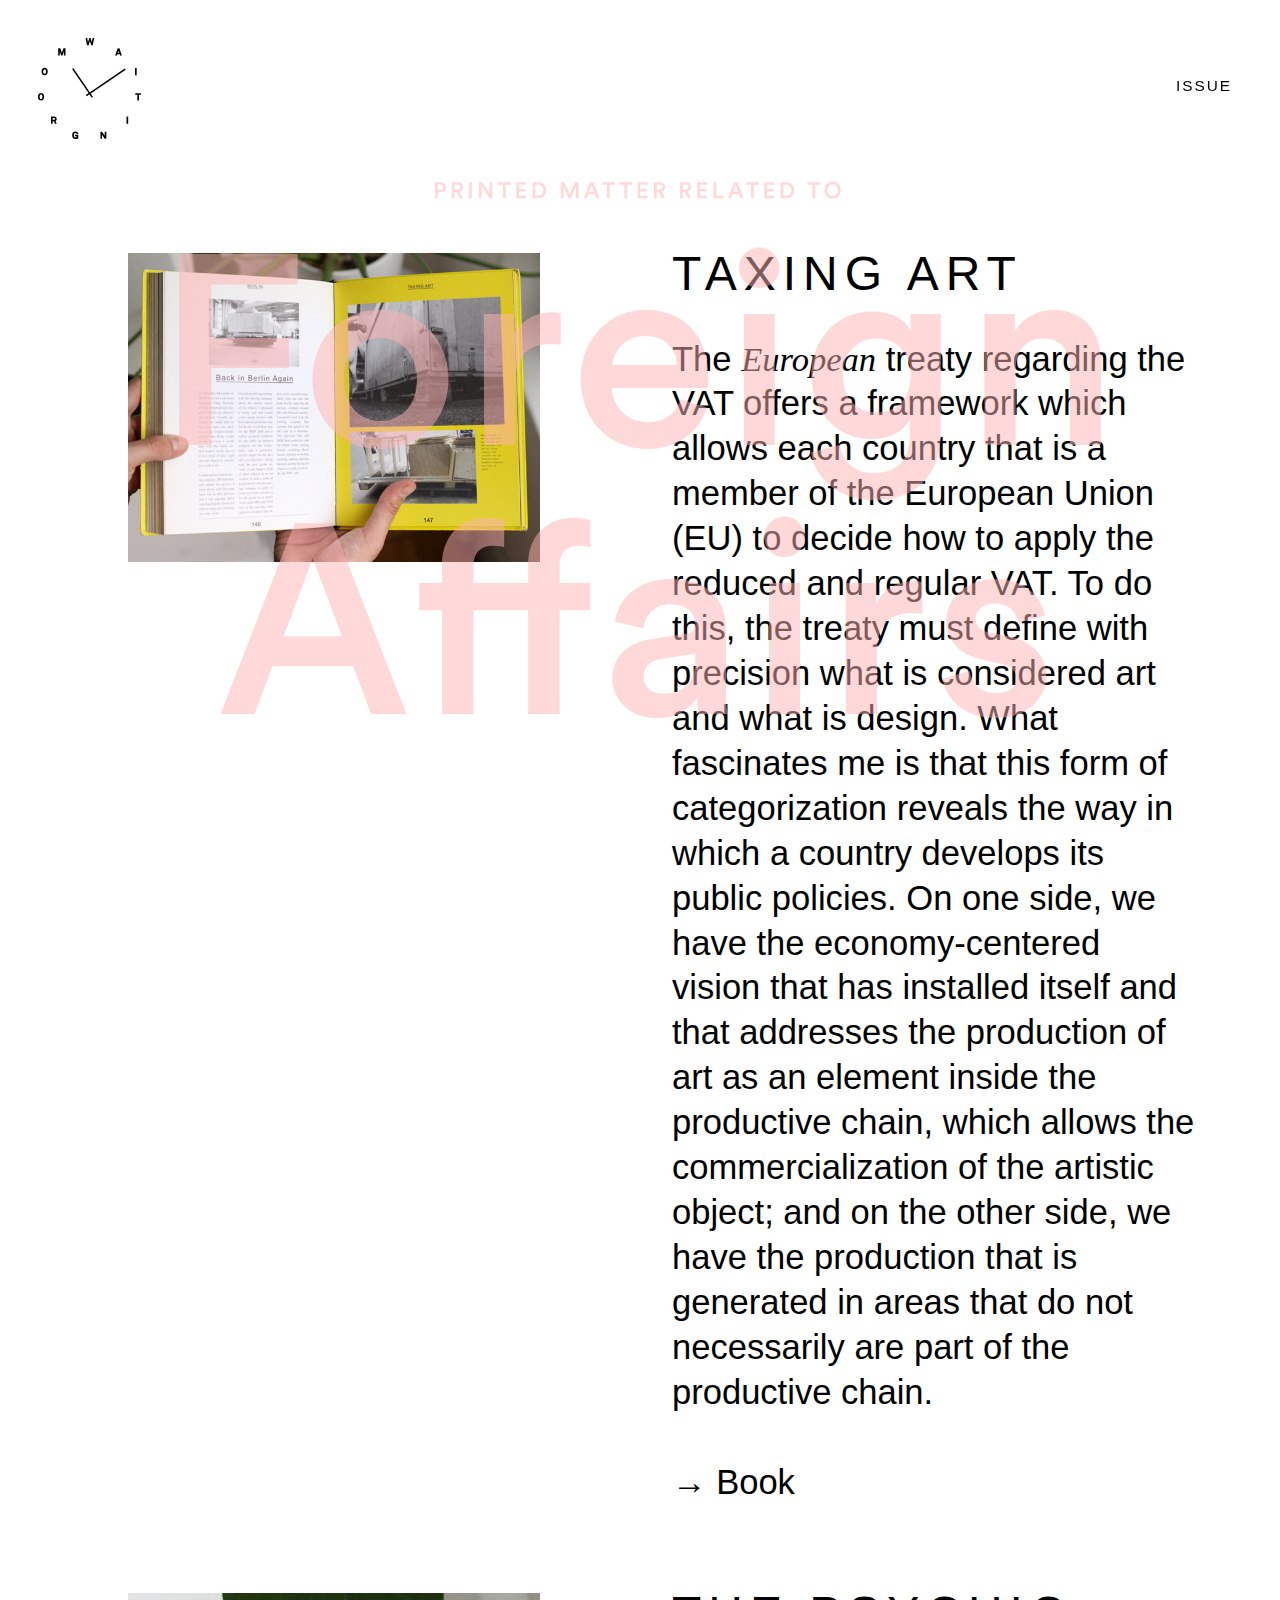
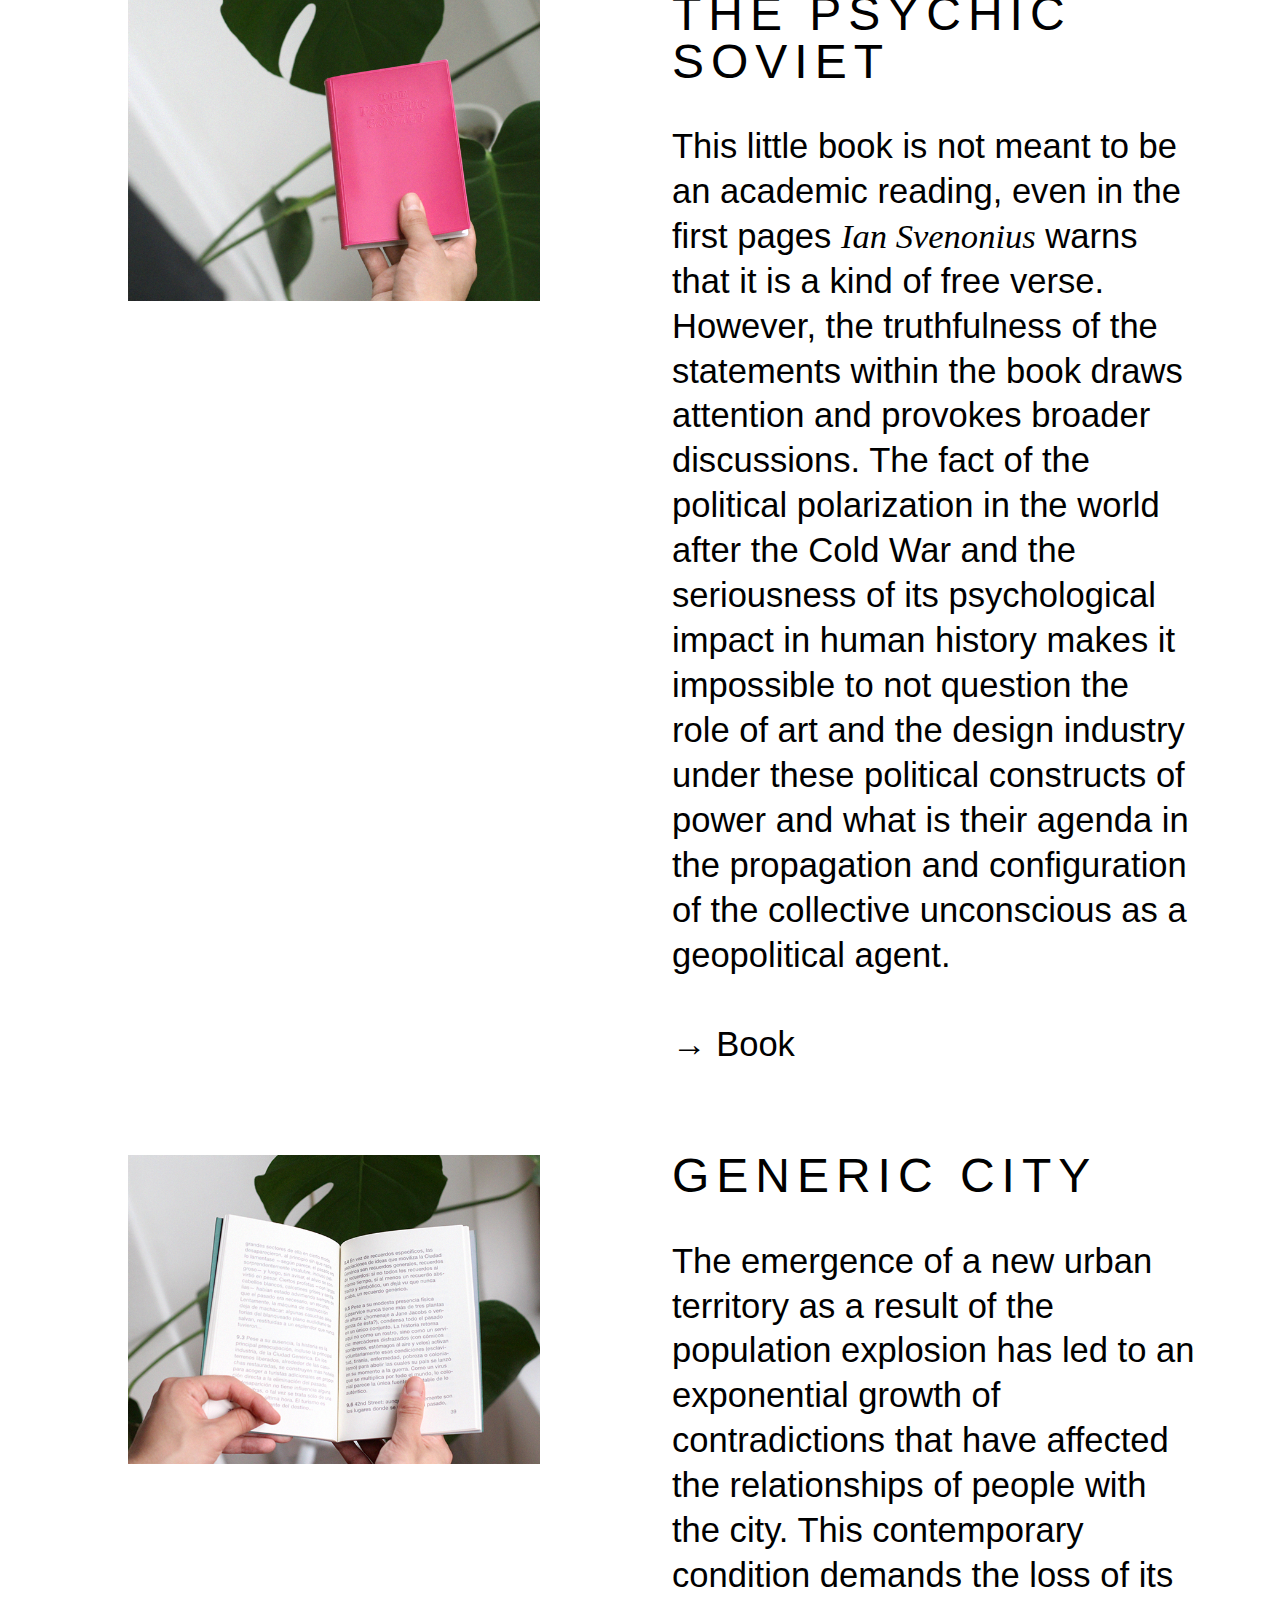
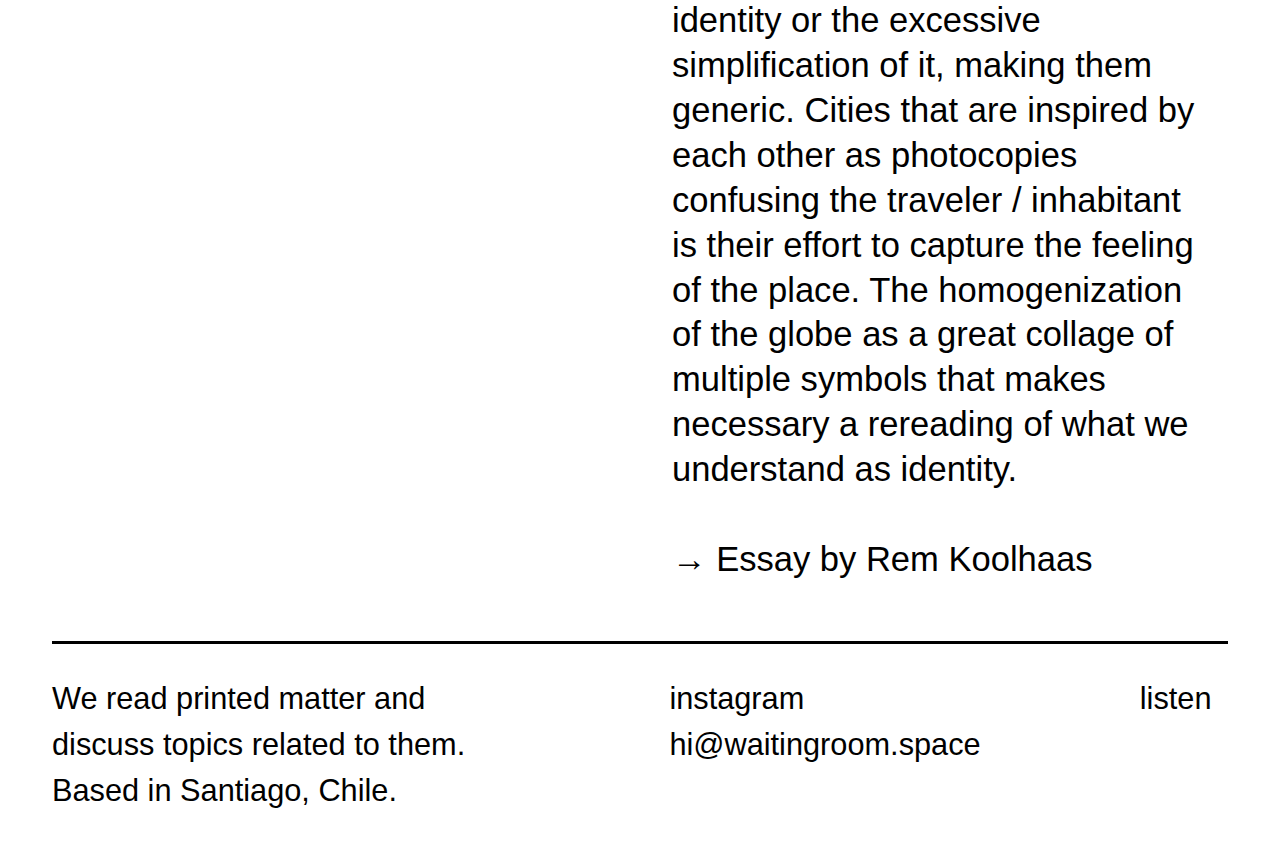
==== index.htm @ 5770317b "google analytics" ====
<!DOCTYPE html>

<meta http-equiv="X-UA-Compatible" content="IE=edge">
<head>
		<title>Waiting Room</title>
		<!-- Global site tag (gtag.js) - Google Analytics -->
<script>
  window.dataLayer = window.dataLayer || [];
  function gtag(){dataLayer.push(arguments);}
  gtag('js', new Date());

  gtag('config', 'UA-106767026-1');
</script>


		<meta name="viewport" content="width=device-width" />
		<meta name="MobileOptimized" content="320">
        <meta name="viewport" content="width=device-width, initial-scale=1, maximum-scale=1">



<meta name="description" content="Publication about printed matter.Each week we curate a title in relation to the current issue.">

<meta property="og:type" content="website">
<meta property="og:title" content="Waiting Room">
<meta property="og:url" content="waitingroom.space">
<script src="/wp-emoji-release.min.js" type="text/javascript" defer=""></script>
<link rel="stylesheet" id="may-stylesheet-css" href="./style.css" type="text/css" media="all">
<script type="text/javascript" src="/modernizr.custom.min.js"></script>
<script src="https://ajax.googleapis.com/ajax/libs/jquery/3.2.1/jquery.min.js"></script>
<script type="text/javascript" src="/jquery-migrate.min.js"></script>
<link href="http://waitingroom.space/favicon.ico" rel="icon" type="image/x-icon" />


<script>
  window.dataLayer = window.dataLayer || [];
  function gtag(){dataLayer.push(arguments)};
  gtag('js', new Date());

  gtag('config', 'UA-106767026-1');
</script>
<script type='text/javascript'>
	$(function(){
		$("#infor").delay(900).fadeIn("slow");
		$("#infor").css("opacity", "0.5");

	});
</script>
<script>
	function openNav() {
	    document.getElementById("mySidenav").style.width = "40%";
			$("body").css("overflow", "hidden");
			$('#issue-inner').fadeIn( 3000 );

	}

	function closeNav() {
	    document.getElementById("mySidenav").style.width = "0";
			$("body").css("overflow", "scroll");
			$('#issue-inner').fadeOut( 50 );

	}
</script>
</head>
<body>
	<div id="mySidenav" class="sidenav">
			<a href="javascript:void(0)" class="closebtn" onclick="closeNav()">✕</a>
			<div id="issue-inner">
				<p style="letter-spacing:5px;text-align:center;width:75%;margin-left:12.5%;text-transform:uppercase;">
				WE ARE STILL<br>WAITING<br>
				</p>
			<p style="letter-spacing:1px;font-size:2vw;margin-top:5%;margin-bottom:5%;width:75%;margin-left:12.5%;">
				Waiting Room is a biweekly publication.
				We read printed matter and discuss topics related to them.
				<br>
			</p>
			<p style="letter-spacing:5px;text-align:center;width:75%;margin-left:12.5%;text-transform:uppercase;">
			ABOUT THIS<br>ISSUE<br>
			</p>
			<p style="letter-spacing:1px;font-size:2vw;margin-top:5%;margin-bottom:5%;width:75%;margin-left:12.5%;">
				Foreign affairs is a weird concept, is one of those terms we use every day but whose meaning is actually totally nebulous.<br><br>
				In this issue we will dig into the impact of global affairs on creative production of art and / or design.<br>
				<p style="letter-spacing:1px;font-size:2vw;margin-top:2.5%;margin-bottom:10%;width:75%;margin-left:12.5%;">
					→ <a href="http://waitingroom.space/newspaper" style="color:white;">Read the newspaper ✔</a><br>
					→ <a href="http://waitingroom.space/es" style="color:white;">Read in Spanish ⚑</a><br>
				</p>

				<p style="letter-spacing:1px;font-size:2vw;margin-top:2.5%;margin-bottom:10%;width:75%;margin-left:12.5%;">
				Updates on sundays at 12:00 AM (GMT-4) ☀<br><br>
				→ <a href="https://www.instagram.com/waitin.room/" style="color:white;">Instagram ☻</a><br>
				→ <a href="https://www.mixcloud.com/waitingroom" style="color:white;">Listen ✹</a><br>
			</p>
			</p>

			</div>
	</div>
	<div id="container" class="elastic-font">
		<div id='infor'>
			<img src="/intro.svg" style="width:100%;height: 100%;"></img>
		</div>
		<div id="header-text">
				<a href="/"><img src="/logo.svg" class="logo" /></a>
					<div class="issue"><span style="cursor:pointer" onclick="openNav()">issue</span></div>
				</div>
			</div>
		</div>
		<div id="content" style="background-color: white;margin-top:15%;">
					<div id="inner-content" class="cf">
	          <div id="projects" class="projects with-sub-sections">
		          <div class="inner wrap-content"></div>
	                                    <div class="inner">
	                                                                                <div id="fashion" class="section project with-gallery slide-in" data-header="fashion">
	                                            <div class="project-images" style="height: 756.766px;">
	                                                <div class="gallery rsHor"><div class="rsOverflow"><div class="rsContainer">
																										<div style="left: 0px;" class="rsSlide  rsActiveSlide"><img src="/post.png" class="portrait active rsImg rsMainSlideImage" style="visibility: visible; opacity: 1; transition: opacity 1s ease-in-out; width:70%;; margin-left: 13%; margin-top: 5%;">
																										</div>
																									</div>
																								</div>
																							</div>

	                                            </div>
	                                            <div class="project-informations wrap-content" style="min-height: 862px;">


	                                                <div class="h2">
	                                                   Taxing Art                                                </div>
	                                                <div class="content">
	                                                    <p>
																												The <em>European</em> treaty regarding the VAT offers a framework which allows each country that is a member of the European Union (EU) to decide how to apply the reduced and regular VAT.
																												To do this, the treaty must define with precision what is considered art and what is design. What fascinates me is that this form of categorization reveals the way in which a country develops its public policies.
																												On one side, we have the economy-centered vision that has installed itself and that addresses the production of art as an element inside the productive chain, which allows the commercialization of the artistic object;
																												and on the other side, we have the production that is generated in areas that do not necessarily are part of the productive chain.




																											</p>
	<p>&nbsp;</p>
	<p>→ <a href="http://www.eyalburstein.com" target="_blank" rel="noopener noreferrer">Book</a></p>
	                                                </div>

	                                            </div>
	                                                                                    </div>
	                                                                                <div id="fashion" class="section project with-gallery" data-header="fashion">
	                                            <div class="project-images" style="height: 756.766px;">
	                                                <div class="gallery rsHor"><div class="rsOverflow"><div class="rsContainer">
																										<div style="left: 0px;" class="rsSlide  rsActiveSlide"><img src="/soviet.png" class="portrait active rsImg rsMainSlideImage" style="visibility: visible; opacity: 1; transition: opacity 1s ease-in-out; width:70%;; margin-left: 13%; margin-top: 5%;"></div>
																									</div>
																								</div>
																							</div>
	                                            </div>
	                                            <div class="project-informations wrap-content" style="min-height: 862px;">


	                                                <div class="h2">
	                                                    the psychic soviet                                              </div>
	                                                <div class="content">
	                                                    <p>
																												This little book is not meant to be an academic reading, even in the first pages <em>Ian Svenonius</em> warns that it is a kind of free verse. However, the truthfulness of the statements within the book draws attention and provokes broader discussions. The fact of the political polarization in the world after the Cold War and the seriousness of its psychological impact in human history makes it impossible to not question the role of art and the design industry under these political constructs of power and what is their agenda in the propagation and configuration of the collective unconscious as a geopolitical agent.
																											</p>
	<p>&nbsp;</p>
	<p>→ <a href="http://www.dischord.com/release/drag307/the-psychic-soviet" target="_blank" rel="noopener noreferrer">Book</a></p>
	                                                </div>

	                                            </div>
	                                                                                    </div>
																																											<div id="fashion" class="section project with-gallery slide-in" data-header="fashion">
			                                            <div class="project-images" style="height: 756.766px;">
			                                                <div class="gallery rsHor"><div class="rsOverflow"><div class="rsContainer">
																												<div style="left: 0px;" class="rsSlide  rsActiveSlide"><img src="/generic.png" class="portrait active rsImg rsMainSlideImage" style="visibility: visible; opacity: 1; transition: opacity 1s ease-in-out; width:70%;; margin-left: 13%; margin-top: 5%;">
																												</div>
																											</div>
																										</div>
																									</div>

			                                            </div>
			                                            <div class="project-informations wrap-content" style="min-height: 862px;">


			                                                <div class="h2">
			                                                    Generic city                                                </div>
			                                                <div class="content">
			                                                    <p>
																														The emergence of a new urban territory as a result of the population explosion has led to an exponential growth of contradictions that have affected the relationships of people with the city. This contemporary condition demands the loss of its identity or the excessive simplification of it, making them generic. Cities that are inspired by each other as photocopies confusing the traveler / inhabitant is their effort to capture the feeling of the place. The homogenization of the globe as a great collage of multiple symbols that makes necessary a rereading of what we understand as identity.
																													</p>
																													<p>&nbsp;</p>
			<p><a href="http://web.uni-weimar.de/cms/uploads/media/Koolhaas__generic_city_sm_2up.pdf" target="_blank" rel="noopener noreferrer">→ Essay by Rem Koolhaas</a></p>
			                                                </div>

			                                            </div>
			                                                                                    </div>







	                                </div>

</div>
																								<div class="text-wrap">
																										<hr>
																										<div class="fot-1">
																										We read printed matter and discuss topics related to them. Based in Santiago, Chile.
																										</div>
																										<div class="fot-2">
																										<a href="https://www.instagram.com/waitin.room/">instagram</a><br>
																										hi@waitingroom.space

																										</div>
																										<div class="fot-3">
																										<a href="https://www.mixcloud.com/waitingroom">listen</a>
																										</div>
																								</div>
<script type="text/javascript" src="/scripts.js"></script>
<script type="text/javascript" src="/wp-embed.min.js"></script>
</script>
 <!-- end of site. what a ride! -->
</body></html>
---- style.css ----
/* normalize.css 2012-07-07T09:50 UTC - http://github.com/necolas/normalize.css */


/* ==========================================================================
   Base
   ========================================================================== */
/**
 * 1. Set default font family to sans-serif.
 * 2. Prevent iOS text size adjust after orientation change, without disabling
 *    user zoom.
 */
html {
  font-family: sans-serif;
  /* 1 */
  -ms-text-size-adjust: 100%;
  /* 2 */
  -webkit-text-size-adjust: 100%;
  /* 2 */ }

/**
 * Remove default margin.
 */
body {
  margin: 0;
 }

 em {
     font-family: Times;
     font-style: italic;
 }

 .blink {
   animation: blink-animation 1s steps(5, start) infinite;
   -webkit-animation: blink-animation 1s steps(5, start) infinite;
 }
 @keyframes blink-animation {
   to {
     visibility: hidden;
   }
 }
 @-webkit-keyframes blink-animation {
   to {
     visibility: hidden;
   }
 }

/* display opening issue*/
.divisor {
  height: 1px;
width: 30%;
margin-top: 15%;
/* margin-bottom: 5%; */
background-color: #fddfeb;
}


.divisor-change {
    height: 1px;
    width: 100%;
    margin-top: 3%;
    margin-bottom: 5%;
    background-color: #fddfeb;
}


#infor{
  top: 0;
  height: 100%;
  width: 100%;
  max-height:100vw;
  position: fixed;
  z-index: 1500;
  opacity: 1;
  padding: 14%;
  transition: 5s;
  pointer-events: none;
}


.col-1 {
  width: 23%;
  float: left;
  font-size: 1.2vw;
  margin-right: 1%;
  margin-bottom: 5%;
}



.fot-1 {
  width: 40%;
  float: left;
  font-size: 2.4vw;
}

.fot-2 {
  width: 20%;
  margin-left: 12.5%;
  float: left;
  font-size: 2.4vw;
}
.fot-3 {
  width: 5%;
  float:left;
  margin-left: 20%;
  font-size: 2.4vw;
}
.content-two {
  background-color: white;
  z-index: 1500;
}
.text-wrap {
  width: 100%;
  margin-bottom: 10%;
  z-index: 1500;
  height: 100%;
}


.news {
  height: 120vw;
  margin-top: 6%;
  diplay:block;
}

::selection {
  background: #feeff5; /* WebKit/Blink Browsers */
}
::-moz-selection {
  background: #feeff5; /* Gecko Browsers */
}


.sidenav {
    height: 100%;
    width: 0;
    position: fixed;
    top: 0;
    right: 0;
    background-color: black;
    overflow-x: hidden;
    transition: 0.5s;
    padding-top: 3%;
    z-index: 2000;
}


.sidenav .closebtn {
    position: absolute;
    top: 11.8%;
    margin-left: 4.9%;
    color: white;
    cursor: pointer;
    font-size: 1.5vw;
    letter-spacing: 2px;
    text-transform: uppercase;
}

#issue-inner {
  display: none;
  color: white;
}



/* ==========================================================================
   Links
   ========================================================================== */
/**
 * Remove the gray background color from active links in IE 10.
 */
a {
  background: transparent; }

/**
 * Address `outline` inconsistency between Chrome and other browsers.
 */
a:focus {
  outline: thin dotted; }

/**
 * Improve readability when focused and also mouse hovered in all browsers.
 */
a:active,
a:hover {
  outline: 0; }

/* ==========================================================================
   Typography
   ========================================================================== */
/**
 * Address variable `h1` font-size and margin within `section` and `article`
 * contexts in Firefox 4+, Safari 5, and Chrome.
 */

 * proper formatting (http://blog.fontdeck.com/post/9037028497/hyphens)
*/
p {
  -webkit-hyphens: auto;
  -epub-hyphens: auto;
  -moz-hyphens: auto;
  hyphens: auto; }

/*
 * Addresses margins set differently in IE6/7.
 */
pre {
  margin: 0; }



/**
 * Improve readability of pre-formatted text in all browsers.
 */
pre {
  white-space: pre-wrap; }



sup {
  font-size: 75%;
  line-height: 0;
  position: relative;
  vertical-align: baseline; }

sup {
  top: -0.5em; }

sub {
  bottom: -0.25em; }

/* ==========================================================================
  Lists
========================================================================== */
/*
 * Addresses margins set differently in IE6/7.
 */
dl,
menu,
ol,
ul {
  margin: 1em 0; }

dd {
  margin: 0; }

/*
 * Addresses paddings set differently in IE6/7.
 */
menu {
  padding: 0 0 0 40px; }

ol,
ul {
  padding: 0;
  list-style-type: none; }

/*
 * Corrects list images handled incorrectly in IE7.
 */
nav ul,
nav ol {
  list-style: none;
  list-style-image: none; }

/* ==========================================================================
  Embedded content
========================================================================== */
/**
 * Remove border when inside `a` element in IE 8/9.
 */
img {
  border: 0; }

/**
 * Correct overflow displayed oddly in IE 9.
 */
svg:not(:root) {
  overflow: hidden; }

/* ==========================================================================
   Figures
   ========================================================================== */
/**
 * Address margin not present in IE 8/9 and Safari 5.
 */
figure {
  margin: 0; }

/* ==========================================================================
   Forms
   ========================================================================== */
/**
 * Define consistent border, margin, and padding.
 */
fieldset {
  border: 1px solid #c0c0c0;
  margin: 0 2px;
  padding: 0.35em 0.625em 0.75em; }

/**
 * 1. Correct `color` not being inherited in IE 8/9.
 * 2. Remove padding so people aren't caught out if they zero out fieldsets.
 */
legend {
  border: 0;
  /* 1 */
  padding: 0;
  /* 2 */ }

/**
 * 1. Correct font family not being inherited in all browsers.
 * 2. Correct font size not being inherited in all browsers.
 * 3. Address margins set differently in Firefox 4+, Safari 5, and Chrome.
 */
button,
input,
select,
textarea {
  font-family: inherit;
  /* 1 */
  font-size: 100%;
  /* 2 */
  margin: 0;
  /* 3 */ }

/**
 * Address Firefox 4+ setting `line-height` on `input` using `!important` in
 * the UA stylesheet.
 */
button,
input {
  line-height: normal; }

/**
 * Address inconsistent `text-transform` inheritance for `button` and `select`.
 * All other form control elements do not inherit `text-transform` values.
 * Correct `button` style inheritance in Chrome, Safari 5+, and IE 8+.
 * Correct `select` style inheritance in Firefox 4+ and Opera.
 */
button,
select {
  text-transform: none; }

/**
 * 1. Avoid the WebKit bug in Android 4.0.* where (2) destroys native `audio`
 *    and `video` controls.
 * 2. Correct inability to style clickable `input` types in iOS.
 * 3. Improve usability and consistency of cursor style between image-type
 *    `input` and others.
 */
button,
html input[type="button"],
input[type="reset"],
input[type="submit"] {
  -webkit-appearance: button;
  /* 2 */
  cursor: pointer;
  /* 3 */ }

/**
 * Re-set default cursor for disabled elements.
 */
button[disabled],
html input[disabled] {
  cursor: default; }

/**
 * 1. Address box sizing set to `content-box` in IE 8/9/10.
 * 2. Remove excess padding in IE 8/9/10.
 */
input[type="checkbox"],
input[type="radio"] {
  box-sizing: border-box;
  /* 1 */
  padding: 0;
  /* 2 */ }

/**
 * 1. Address `appearance` set to `searchfield` in Safari 5 and Chrome.
 * 2. Address `box-sizing` set to `border-box` in Safari 5 and Chrome
 *    (include `-moz` to future-proof).
 */
input[type="search"] {
  -webkit-appearance: textfield;
  /* 1 */
  -moz-box-sizing: content-box;
  -webkit-box-sizing: content-box;
  /* 2 */
  box-sizing: content-box; }

/**
 * Remove inner padding and search cancel button in Safari 5 and Chrome
 * on OS X.
 */
input[type="search"]::-webkit-search-cancel-button,
input[type="search"]::-webkit-search-decoration {
  -webkit-appearance: none; }

/**
 * Remove inner padding and border in Firefox 4+.
 */
button::-moz-focus-inner,
input::-moz-focus-inner {
  border: 0;
  padding: 0; }

/**
 * 1. Remove default vertical scrollbar in IE 8/9.
 * 2. Improve readability and alignment in all browsers.
 */
textarea {
  overflow: auto;
  /* 1 */
  vertical-align: top;
  /* 2 */ }

/* ==========================================================================
   Tables
   ========================================================================== */
/**
 * Remove most spacing between table cells.
 */
table {
  border-collapse: collapse;
  border-spacing: 0; }

* {
  -webkit-box-sizing: border-box;
  -moz-box-sizing: border-box;
  box-sizing: border-box; }

.image-replacement,
.ir {
  text-indent: 100%;
  white-space: nowrap;
  overflow: hidden; }

.clearfix, .cf, .comment-respond {
  zoom: 1; }
  .clearfix:before, .clearfix:after, .cf:before, .comment-respond:before, .cf:after, .comment-respond:after {
    content: "";
    display: table; }
  .clearfix:after, .cf:after, .comment-respond:after {
    clear: both; }

/*
use the best ampersand
http://simplebits.com/notebook/2008/08/14/ampersands-2/
*/
span.amp {
  font-family: Baskerville,'Goudy Old Style',Palatino,'Book Antiqua',serif !important;
  font-style: italic; }

/******************************************************************
Site Name:
Author:

Stylesheet: Variables

Here is where we declare all our variables like colors, fonts,
base values, and defaults. We want to make sure this file ONLY
contains variables that way our files don't get all messy.
No one likes a mess.

******************************************************************/
/*********************
COLORS
Need help w/ choosing your colors? Try this site out:
http://0to255.com/
*********************/
/*
Here's a great tutorial on how to
use color variables properly:
http://sachagreif.com/sass-color-variables/
*/
/******************************************************************
Site Name:
Author:

Stylesheet: Typography

Need to import a font or set of icons for your site? Drop them in
here or just use this to establish your typographical grid. Or not.
Do whatever you want to...GOSH!

Helpful Articles:
http://trentwalton.com/2012/06/19/fluid-type/
http://ia.net/blog/responsive-typography-the-basics/
http://alistapart.com/column/responsive-typography-is-a-physical-discipline

******************************************************************/
/*********************
FONT FACE (IN YOUR FACE)
*********************/
/*  To embed your own fonts, use this syntax
  and place your fonts inside the
  library/fonts folder. For more information
  on embedding fonts, go to:
  http://www.fontsquirrel.com/
  Be sure to remove the comment brackets.
*/
/*  @font-face {
      font-family: 'Font Name';
      src: url('library/fonts/font-name.eot');
      src: url('library/fonts/font-name.eot?#iefix') format('embedded-opentype'),
             url('library/fonts/font-name.woff') format('woff'),
             url('library/fonts/font-name.ttf') format('truetype'),
             url('library/fonts/font-name.svg#font-name') format('svg');
      font-weight: normal;
      font-style: normal;
  }
*/
/*
The following is based of Typebase:
https://github.com/devinhunt/typebase.css
I've edited it a bit, but it's a nice starting point.
*/
/*
 i imported this one in the functions file so may would look sweet.
 don't forget to remove it for your site.
*/
/*
some nice typographical defaults
more here: http://www.newnet-soft.com/blog/csstypography
*/
p {
  -ms-word-wrap: break-word;
  word-break: break-word;
  word-wrap: break-word;
  -webkit-hyphens: auto;
  -moz-hyphens: auto;
  hyphens: auto;
  -webkit-hyphenate-before: 2;
  -webkit-hyphenate-after: 3;
  hyphenate-lines: 3;
  font-size: 2.7vw;
  -webkit-font-feature-settings: "liga", "dlig";
  -moz-font-feature-settings: "liga=1, dlig=1";
  -ms-font-feature-settings: "liga", "dlig";
  -o-font-feature-settings: "liga", "dlig";
  font-feature-settings: "liga", "dlig"; }

/******************************************************************
Site Name:
Author:

Stylesheet: Sass Functions

You can do a lot of really cool things in Sass. Functions help you
make repeated actions a lot easier. They are really similar to mixins,
but can be used for so much more.

Anyway, keep them all in here so it's easier to find when you're
looking for one.

For more info on functions, go here:
http://sass-lang.com/documentation/Sass/Script/Functions.html

******************************************************************/
/*********************
COLOR FUNCTIONS
These are helpful when you're working
with shadows and such things. It's essentially
a quicker way to write RGBA.

Example:
box-shadow: 0 0 4px black(0.3);
compiles to:
box-shadow: 0 0 4px rgba(0,0,0,0.3);
*********************/
/*********************
RESPONSIVE HELPER FUNCTION
If you're creating a responsive site, then
you've probably already read
Responsive Web Design: http://www.abookapart.com/products/responsive-web-design

Here's a nice little helper function for calculating
target / context
as mentioned in that book.

Example:
width: cp(650px, 1000px);
or
width: calc-percent(650px, 1000px);
both compile to:
width: 65%;
*********************/
/******************************************************************
Site Name:
Author:

Stylesheet: Mixins Stylesheet

This is where you can take advantage of Sass' great features: Mixins.
I won't go in-depth on how they work exactly,
there are a few articles below that will help do that. What I will
tell you is that this will help speed up simple changes like
changing a color or adding CSS3 techniques gradients.

A WORD OF WARNING: It's very easy to overdo it here. Be careful and
remember less is more.

Helpful:
http://sachagreif.com/useful-sass-mixins/
http://thesassway.com/intermediate/leveraging-sass-mixins-for-cleaner-code
http://web-design-weekly.com/blog/2013/05/12/handy-sass-mixins/

******************************************************************/
/*********************
TRANSITION
*********************/
/*
I totally rewrote this to be cleaner and easier to use.
You'll need to be using Sass 3.2+ for these to work.
Thanks to @anthonyshort for the inspiration on these.
USAGE: @include transition(all 0.2s ease-in-out);
*/
/*********************
CSS3 GRADIENTS
Be careful with these since they can
really slow down your CSS. Don't overdo it.
*********************/
/* @include css-gradient(#dfdfdf,#f8f8f8); */
/*********************
BOX SIZING
*********************/
/* @include box-sizing(border-box); */
/* NOTE: value of "padding-box" is only supported in Gecko. So
probably best not to use it. I mean, were you going to anyway? */
/******************************************************************
Site Name:
Author:

Stylesheet: Grid Stylesheet

I've seperated the grid so you can swap it out easily. It's
called at the top the style.scss stylesheet.

There are a ton of grid solutions out there. You should definitely
experiment with your own. Here are some recommendations:

http://gridsetapp.com - Love this site. Responsive Grids made easy.
http://susy.oddbird.net/ - Grids using Compass. Very elegant.
http://gridpak.com/ - Create your own responsive grid.
https://github.com/dope/lemonade - Neat lightweight grid.


The grid below is a custom built thingy I modeled a bit after
Gridset. It's VERY basic and probably shouldn't be used on
your client projects. The idea is you learn how to roll your
own grids. It's better in the long run and allows you full control
over your project's layout.

******************************************************************/
.last-col {
  float: right;
  padding-right: 0 !important; }

/*
Mobile Grid Styles
These are the widths for the mobile grid.
There are four types, but you can add or customize
them however you see fit.
*/
@media (max-width: 767px) {
  .zero {padding-top: 10% !important; margin-top: 100% !important;}
  .two {padding-top: 25% !important;margin-top: 60% !important;}
  .three {padding-top: 20% !important;height:105vw !important}
  .four {padding-top: 20% !important; height:120vw !important}
  .news {
    display: block !important;
    margin-top: 40% !important;
  }
  .project .gallery {
    height: 12em !important;
}
  .logo{
    width: 16% !important;
    padding-top: 3% !important;
    padding-left: 3% !important;
    margin-left: 2% !important;
  }
  .issue {
    margin-top: 2.5% !important;
    margin-left: 65% !important;
    font-size: 3vw !important;
    letter-spacing: 2px ;
    text-transform: uppercase;
  }
}
@media (min-width: 1030px) {
  .d-all {
    float: left;
    padding-right: 0.75em;
    width: 100%;
    padding-right: 0; }

  .d-1of2 {
    float: left;
    padding-right: 0.75em;
    width: 50%; }

  .d-1of3 {
    float: left;
    padding-right: 0.75em;
    width: 33.33%; }

  .d-2of3 {
    float: left;
    padding-right: 0.75em;
    width: 66.66%; }

  .d-1of4 {
    float: left;
    padding-right: 0.75em;
    width: 25%; }

  .d-3of4 {
    float: left;
    padding-right: 0.75em;
    width: 75%; }

  .d-1of5 {
    float: left;
    padding-right: 0.75em;
    width: 20%; }

  .d-2of5 {
    float: left;
    padding-right: 0.75em;
    width: 40%; }

  .d-3of5 {
    float: left;
    padding-right: 0.75em;
    width: 60%; }

  .d-4of5 {
    float: left;
    padding-right: 0.75em;
    width: 80%; }

  .d-1of6 {
    float: left;
    padding-right: 0.75em;
    width: 16.6666666667%; }

  .d-1of7 {
    float: left;
    padding-right: 0.75em;
    width: 14.2857142857%; }

  .d-2of7 {
    float: left;
    padding-right: 0.75em;
    width: 28.5714286%; }

  .d-3of7 {
    float: left;
    padding-right: 0.75em;
    width: 42.8571429%; }

  .d-4of7 {
    float: left;
    padding-right: 0.75em;
    width: 57.1428572%; }

  .d-5of7 {
    float: left;
    padding-right: 0.75em;
    width: 71.4285715%; }

  .d-6of7 {
    float: left;
    padding-right: 0.75em;
    width: 85.7142857%; }

  .d-1of8 {
    float: left;
    padding-right: 0.75em;
    width: 12.5%; }

  .d-1of9 {
    float: left;
    padding-right: 0.75em;
    width: 11.1111111111%; }

  .d-1of10 {
    float: left;
    padding-right: 0.75em;
    width: 10%; }

  .d-1of11 {
    float: left;
    padding-right: 0.75em;
    width: 9.09090909091%; }

  .d-1of12 {
    float: left;
    padding-right: 0.75em;
    width: 8.33%; } }
/*********************
IMPORTING MODULES
Modules are reusable blocks or elements we use throughout the project.
We can break them up as much as we want or just keep them all in one.
I mean, you can do whatever you want. The world is your oyster. Unless
you hate oysters, then the world is your peanut butter & jelly sandwich.
*********************/
/******************************************************************
Site Name:
Author:

Stylesheet: Alert Styles

If you want to use these alerts in your design, you can. If not,
you can just remove this stylesheet.

******************************************************************/
.alert-help, .alert-info, .alert-error, .alert-success {
  margin: 10px;
  padding: 5px 18px;
  border: 1px solid; }

.alert-help {
  border-color: #e8dc59;
  background: #ebe16f; }

.alert-info {
  border-color: #bfe4f4;
  background: #d5edf8; }

.alert-error {
  border-color: #f8cdce;
  background: #fbe3e4; }

.alert-success {
  border-color: #deeaae;
  background: #e6efc2; }

/******************************************************************
Site Name:
Author:

Stylesheet: Button Styles

Buttons are a pretty important part of your site's style, so it's
important to have a consistent baseline for them. Use this stylesheet
to create all kinds of buttons.

Helpful Links:
http://galp.in/blog/2011/08/02/the-ui-guide-part-1-buttons/

******************************************************************/
/*********************
BUTTON DEFAULTS
We're gonna use a placeholder selector here
so we can use common styles. We then use this
to load up the defaults in all our buttons.

Here's a quick video to show how it works:
http://www.youtube.com/watch?v=hwdVpKiJzac

*********************/
.blue-btn, .comment-reply-link, #submit {
  display: inline-block;
  position: relative;
  font-family: "Helvetica Neue", Helvetica, Arial, sans-serif;
  text-decoration: none;
  color: #fff;
  font-size: 0.9em;
  font-size: 34px;
  line-height: 34px;
  font-weight: normal;
  padding: 0 24px;
  border-radius: 4px;
  border: 0;
  cursor: pointer;
  -webkit-transition: background-color 0.14s ease-in-out;
  transition: background-color 0.14s ease-in-out; }
  .blue-btn:hover, .comment-reply-link:hover, #submit:hover, .blue-btn:focus, .comment-reply-link:focus, #submit:focus {
    color: #fff;
    text-decoration: none;
    outline: none; }
  .blue-btn:active, .comment-reply-link:active, #submit:active {
    top: 1px; }

/*
An example button.
You can use this example if you want. Just replace all the variables
and it will create a button dependant on those variables.
*/
.blue-btn, .comment-reply-link, #submit {
  background-color: #000000; }
  .blue-btn:hover, .comment-reply-link:hover, #submit:hover, .blue-btn:focus, .comment-reply-link:focus, #submit:focus {
    background-color: black; }
  .blue-btn:active, .comment-reply-link:active, #submit:active {
    background-color: black; }

/******************************************************************
Site Name:
Author:

Stylesheet: Form Styles

We put all the form and button styles in here to setup a consistent
look. If we need to customize them, we can do this in the main
stylesheets and just override them. Easy Peasy.

You're gonna see a few data-uri thingies down there. If you're not
sure what they are, check this link out:
http://css-tricks.com/data-uris/
If you want to create your own, use this helpful link:
http://websemantics.co.uk/online_tools/image_to_data_uri_convertor/

******************************************************************/
/*********************
INPUTS
*********************/
input[type="text"],
input[type="password"],
input[type="datetime"],
input[type="datetime-local"],
input[type="date"],
input[type="month"],
input[type="time"],
input[type="week"],
input[type="number"],
input[type="email"],
input[type="url"],
input[type="search"],
input[type="tel"],
input[type="color"],
select,
textarea,
.field {
  display: block;
  height: 40px;
  line-height: 1em;
  padding: 0 12px;
  margin-bottom: 14px;
  font-size: 1em;
  color: #000000;
  border-radius: 3px;
  vertical-align: middle;
  box-shadow: none;
  border: 0;
  width: 100%;
  max-width: 400px;
  font-family: "FaktPro-Medium", "Helvetica Neue", Helvetica, Arial, sans-serif;
  background-color: #eaedf2;
  -webkit-transition: background-color 0.24s ease-in-out;
  transition: background-color 0.24s ease-in-out; }

select {
  -webkit-appearance: none;
  /* 1 */
  -moz-appearance: none;
  appearance: none;
  background-image: url([data-uri]);
  background-repeat: no-repeat;
  background-position: 97.5% center; }

/*********************
BASE (MOBILE) SIZE
This are the mobile styles. It's what people see on their phones. If
you set a great foundation, you won't need to add too many styles in
the other stylesheets. Remember, keep it light: Speed is Important.
*********************/
/******************************************************************
Site Name:
Author:

Stylesheet: Base Mobile Stylesheet

Be light and don't over style since everything here will be
loaded by mobile devices. You want to keep it as minimal as
possible. This is called at the top of the main stylsheet
and will be used across all viewports.

******************************************************************/
/*********************
GENERAL STYLES
*********************/
body {
  font-family: "FaktPro-Medium", "Helvetica Neue", Helvetica, Arial, sans-serif;
  font-size: 100%;
  line-height: 1.5;
  margin-top: 15%;
  color: #000000;
  background-color: white;
  -webkit-font-smoothing: antialiased;
  -moz-osx-font-smoothing: grayscale;
  font-size: 20px;
  -webkit-animation: fadein 2s; /* Safari, Chrome and Opera > 12.1 */
  -moz-animation: fadein 2s; /* Firefox < 16 */
  -ms-animation: fadein 2s; /* Internet Explorer */
   -o-animation: fadein 2s; /* Opera < 12.1 */
      animation: fadein 2s;
}

  @keyframes fadein {
  from { opacity: 0; }
  to   { opacity: 1; }
  }

  /* Firefox < 16 */
  @-moz-keyframes fadein {
  from { opacity: 0; }
  to   { opacity: 1; }
  }

  /* Safari, Chrome and Opera > 12.1 */
  @-webkit-keyframes fadein {
  from { opacity: 0; }
  to   { opacity: 1; }
  }

  /* Internet Explorer */
  @-ms-keyframes fadein {
  from { opacity: 0; }
  to   { opacity: 1; }
  }

  /* Opera < 12.1 */
  @-o-keyframes fadein {
  from { opacity: 0; }
  to   { opacity: 1; }
  }

}



#container {
  opacity: 0;
  -webkit-transition: opacity 0.4s;
  transition: opacity 0.4s; }
  .loaded #container {
    opacity: 1; }

img {
  max-width: 100%; }

/********************
WORDPRESS BODY CLASSES
style a page via class
********************/
/* for sites that are read right to left (i.e. hebrew) */
/* home page */
/* blog template page */
/* archive page */
/* date archive page */
/* replace the number to the corresponding page number */
/* search page */
/* search result page */
/* no results search page */
/* individual paged search (i.e. body.search-paged-3) */
/* 404 page */
/* single post page */
/* individual post page by id (i.e. body.postid-73) */
/* individual paged single (i.e. body.single-paged-3) */
/* attatchment page */
/* individual attatchment page (i.e. body.attachmentid-763) */
/* style mime type pages */
/* author page */
/* user nicename (i.e. body.author-samueladams) */
/* paged author archives (i.e. body.author-paged-4) for page 4 */
/* category page */
/* individual category page (i.e. body.category-6) */
/* replace the number to the corresponding page number */
/* tag page */
/* individual tag page (i.e. body.tag-news) */
/* replace the number to the corresponding page number */
/* custom page template page */
/* individual page template (i.e. body.page-template-contact-php */
/* replace the number to the corresponding page number */
/* parent page template */
/* child page template */
/* replace the number to the corresponding page number */
/* if user is logged in */
/* paged items like search results or archives */
/* individual paged (i.e. body.paged-3) */
/*********************
LAYOUT & GRID STYLES
*********************/
.wrap {
  width: 96%;
  margin: 0 auto; }

/*********************
LINK STYLES
*********************/
a, a:visited {
  color: #000000;
  /* on hover */
  /* on click */
  /* mobile tap color */ }
  a:hover, a:focus, a:visited:hover, a:visited:focus {
    color: #000000; }
  a:link, a:visited:link {
    /*
    this highlights links on iPhones/iPads.
    so it basically works like the :hover selector
    for mobile devices.
    */
    -webkit-tap-highlight-color: rgba(0, 0, 0, 0.3); }

a:focus {
  outline: none; }

h2, .h2 {
  font-size: 1.2em;
  line-height: 1em;
  padding-bottom: 0.8em;
  letter-spacing: 7px;
  text-transform: uppercase;
}

h3, .h3 {
  font-size: 1em; }

h4, .h4 {
  font-size: 1em;
  font-weight: 700; }

h5, .h5 {
  font-size: 1em;
  line-height: 1em;
  text-transform: uppercase; }

p {
  line-height: 1.3em; }

a {
  text-decoration: none !important; }

/*********************
HEADER STYLES
*********************/
.logo {
    width: 9%;
    padding-top: 3%;
    padding-left: 1%;
    margin-left: 2%;
}



.issue {
  margin-top: 2.5%;
  margin-left: 80%;
  font-size: 1.2vw;
  letter-spacing: 2px;
  text-transform: uppercase;
}



.logo,
.issue {
  display: inline-block;
  vertical-align: middle;
}
/*********************
NAVIGATION STYLES
*********************/
/*
all navs have a .nav class applied via
the wp_menu function; this is so we can
easily write one group of styles for
the navs on the site so our css is cleaner
and more scalable.
*/
.nav {
  border-bottom: 0;
  margin: 0;
  /* end .menu li */
  /* highlight current page */
  /* end current highlighters */ }
  .nav li {
    /*
    so you really have to rethink your dropdowns for mobile.
    you don't want to have it expand too much because the
    screen is so small. How you manage your menu should
    depend on the project. Here's some great info on it:
    http://www.alistapart.com/articles/organizing-mobile/
    */ }
    .nav li a {
      display: block;
      color: #000000;
      text-decoration: none;
      /*
      remember this is for mobile ONLY, so there's no need
      to even declare hover styles here, you can do it in
      the style.scss file where it's relevant. We want to
      keep this file as small as possible!
      */ }
    .nav li ul.sub-menu li a,
    .nav li ul.children li a {
      padding-left: 30px; }

/* end .nav */
/*********************
POSTS & CONTENT STYLES
*********************/
#content {
  margin-top: 1.3em; }



/* end .hentry */
.single-title,
.page-title,
.entry-title {
  margin: 0; }

/* want to style individual post classes? Booya! */
/* post by id (i.e. post-3) */
/* general post style */
/* general article on a page style */
/* general style on an attatchment */
/* sticky post style */
/* hentry class */
/* style by category (i.e. category-videos) */
/* style by tag (i.e. tag-news) */
/* post meta */
.byline {
  color: #9fa6b4;
  font-style: italic;
  margin: 0; }

/* entry content */
.entry-content {
  padding: 1.5em 1.5em 0;
  /*
  image alignment on a screen this size may be
  a bit difficult. It's set to start aligning
  and floating images at the next breakpoint,
  but it's up to you. Feel free to change it up.
  */ }
  .entry-content p {
    margin: 0 0 1.5em; }
  .entry-content table {
    width: 100%;
    border: 1px solid #eaedf2;
    margin-bottom: 1.5em; }
    .entry-content table caption {
      margin: 0 0 7px;
      font-size: 0.75em;
      color: #9fa6b4;
      text-transform: uppercase;
      letter-spacing: 1px; }
  .entry-content tr {
    border-bottom: 1px solid #eaedf2; }
    .entry-content tr:nth-child(even) {
      background-color: #f8f9fa; }
  .entry-content td {
    padding: 7px;
    border-right: 1px solid #eaedf2; }
    .entry-content td:last-child {
      border-right: 0; }
  .entry-content th {
    background-color: #f8f9fa;
    border-bottom: 1px solid #eaedf2;
    border-right: 1px solid #eaedf2; }
    .entry-content th:last-child {
      border-right: 0; }
  .entry-content blockquote {
    margin: 0 0 1.5em 0.75em;
    padding: 0 0 0 0.75em;
    border-left: 3px solid #000000;
    font-style: italic;
    color: #9fa6b4; }
  .entry-content dd {
    margin-left: 0;
    font-size: 0.9em;
    color: #787878;
    margin-bottom: 1.5em; }
  .entry-content img {
    margin: 0 0 1.5em 0;
    max-width: 100%;
    height: auto; }
  .entry-content .size-auto,
  .entry-content .size-full,
  .entry-content .size-large,
  .entry-content .size-medium,
  .entry-content .size-thumbnail {
    max-width: 100%;
    height: auto; }
  .entry-content pre {
    background: #000000;
    color: #f8f9fa;
    font-size: 0.9em;
    padding: 1.5em;
    margin: 0 0 1.5em;
    border-radius: 3px; }

/* end .entry-content */
.wp-caption {
  max-width: 100%;
  background: #eee;
  padding: 5px;
  /* images inside wp-caption */ }
  .wp-caption img {
    max-width: 100%;
    margin-bottom: 0;
    width: 100%; }
  .wp-caption p.wp-caption-text {
    font-size: 0.85em;
    margin: 4px 0 7px;
    text-align: center; }

/* end .wp-caption */
/* image gallery styles */
/* end .gallery */
/* gallery caption styles */
.tags {
  margin: 0; }

/******************************************************************
PAGE NAVI STYLES
******************************************************************/
.pagination,
.wp-prev-next {
  margin: 1.5em 0; }

.pagination {
  text-align: center; }
  .pagination ul {
    display: inline-block;
    background-color: #fff;
    white-space: nowrap;
    padding: 0;
    clear: both;
    border-radius: 3px; }
  .pagination li {
    padding: 0;
    margin: 0;
    float: left;
    display: inline;
    overflow: hidden;
    border-right: 1px solid #eaedf2; }
  .pagination a, .pagination span {
    margin: 0;
    text-decoration: none;
    padding: 0;
    line-height: 1em;
    font-size: 1em;
    font-weight: normal;
    padding: 0.75em;
    min-width: 1em;
    display: block;
    color: #000000; }
    .pagination a:hover, .pagination a:focus, .pagination span:hover, .pagination span:focus {
      background-color: #000000;
      color: #fff; }
  .pagination .current {
    cursor: default;
    color: #000000; }
    .pagination .current:hover, .pagination .current:focus {
      background-color: #fff;
      color: #000000; }

/* end .may_page_navi */
/* fallback previous & next links */
.wp-prev-next .prev-link {
  float: left; }
.wp-prev-next .next-link {
  float: right; }

/* end .wp-prev-next */
/******************************************************************
COMMENT STYLES
******************************************************************/
/* h3 comment title */
#comments-title {
  padding: 0.75em;
  margin: 0;
  border-top: 1px solid #f8f9fa;
  /* number of comments span */ }

.commentlist {
  margin: 0;
  list-style-type: none; }

.comment {
  position: relative;
  clear: both;
  overflow: hidden;
  padding: 1.5em;
  border-bottom: 1px solid #f8f9fa;
  /* vcard */
  /* end .commentlist .vcard */
  /* end children */
  /* general comment classes */ }
  .comment .comment-author {
    padding: 7px;
    border: 0; }
  .comment .vcard {
    margin-left: 50px; }
    .comment .vcard cite.fn {
      font-weight: 700;
      font-style: normal; }
    .comment .vcard time {
      display: block;
      font-size: 0.9em;
      font-style: italic; }
      .comment .vcard time a {
        color: #9fa6b4;
        text-decoration: none; }
        .comment .vcard time a:hover {
          text-decoration: underline; }
    .comment .vcard .avatar {
      position: absolute;
      left: 16px;
      border-radius: 50%; }
  .comment:last-child {
    margin-bottom: 0; }
  .comment .children {
    margin: 0;
    /* variations */
    /* change number for different depth */ }
  .comment[class*=depth-] {
    margin-top: 1.1em; }
  .comment.depth-1 {
    margin-left: 0;
    margin-top: 0; }
  .comment:not(.depth-1) {
    margin-top: 0;
    margin-left: 7px;
    padding: 7px; }
  .comment.odd {
    background-color: #fff; }
  .comment.even {
    background: #f8f9fa; }

/* comment meta */
/* comment content */
.comment_content p {
  margin: 0.7335em 0 1.5em;
  font-size: 1em;
  line-height: 1.5em; }

/* end .commentlist .comment_content */
/* comment reply link */
.comment-reply-link {
  font-size: 0.9em;
  float: right; }

/* end .commentlist .comment-reply-link */
/* edit comment link */
.comment-edit-link {
  font-style: italic;
  margin: 0 7px;
  text-decoration: none;
  font-size: 0.9em; }

/******************************************************************
COMMENT FORM STYLES
******************************************************************/
.comment-respond {
  padding: 1.5em;
  border-top: 1px solid #f8f9fa; }

#reply-title {
  margin: 0; }

.logged-in-as {
  color: #9fa6b4;
  font-style: italic;
  margin: 0; }
  .logged-in-as a {
    color: #000000; }

.comment-form-comment {
  margin: 1.5em 0 0.75em; }

.form-allowed-tags {
  padding: 1.5em;
  background-color: #f8f9fa;
  font-size: 0.9em; }

/* comment submit button */
#submit {
  float: right;
  font-size: 1em; }

/* comment form title */
#comment-form-title {
  margin: 0 0 1.1em; }

/* cancel comment reply link */
/* logged in comments */
/* allowed tags */
#allowed_tags {
  margin: 1.5em 10px 0.7335em 0; }

/* no comments */
.nocomments {
  margin: 0 20px 1.1em; }

/*********************
SIDEBARS & ASIDES
*********************/
.widget ul li {
  /* deep nesting */ }

.no-widgets {
  background-color: #fff;
  padding: 1.5em;
  text-align: center;
  border: 1px solid #000;
  border-radius: 2px;
  margin-bottom: 1.5em; }

/*********************
FOOTER STYLES
*********************/
.footer {
  clear: both;
  background-color: #000000;
  color: #f8f9fa; }

/*
if you checked out the link above:
http://www.alistapart.com/articles/organizing-mobile/
you'll want to style the footer nav
a bit more in-depth. Remember to keep
it simple because you'll have to
override these styles for the desktop
view.
*/
/* end .footer-links */
#content {
  margin-top: 1.3em;
  margin-left: 1.3em;
  margin-right: 1.3em; }

#navigation-left,
#navigation-right {
  cursor: pointer;
  position: fixed;
  z-index: 1001;
  top: 0px;
  left: 0px;
  bottom: 0px;
  width: 1.3em;
  line-height: 1em;
  overflow: hidden;
  border-right: 0.1em solid #000; }
  #navigation-left .inner-navigation,
  #navigation-right .inner-navigation {
    position: absolute;
    top: 50%;
    left: 50%;
    transform-origin: 0 0;
    -ms-transform-origin: 0 0;
    -webkit-transform-origin: 0 0;
    -webkit-touch-callout: none;
    -webkit-user-select: none;
    -khtml-user-select: none;
    -moz-user-select: none;
    -ms-user-select: none;
    user-select: none;
    -moz-transform: rotate(-90deg) translateY(-38%) translateX(-50%);
    -ms-transform: rotate(-90deg) translateY(-38%) translateX(-50%);
    -webkit-transform: rotate(-90deg) translateY(-38%) translateX(-50%);
    transform: rotate(-90deg) translateY(-38%) translateX(-50%);
    line-height: 1em;
    font-size: 1em;
    text-transform: uppercase; }

#navigation-right {
  left: auto;
  right: 0px;
  border-right: none;
  border-left: 0.1em solid #000; }
  #navigation-right .inner-navigation {
    -moz-transform: rotate(90deg) translateY(-38%) translateX(-50%);
    -ms-transform: rotate(90deg) translateY(-38%) translateX(-50%);
    -webkit-transform: rotate(90deg) translateY(-38%) translateX(-50%);
    transform: rotate(90deg) translateY(-38%) translateX(-50%); }

#overlay {
  display: none;
  position: fixed;
  top: 0px;
  left: 0px;
  right: 0px;
  bottom: 0px;
  z-index: 1009; }
  #overlay.active {
    display: block; }

#menu,
#press {
  position: fixed;
  width: 60%;
  overflow-y: scroll;
  left: -60%;
  top: 0px;
  z-index: 1010;
  bottom: 0px;
  text-transform: uppercase;
  border-right: 0.1em #000 solid;
  padding: 0.85em;
  -webkit-transition: left 0.5s, right 0.5s;
  transition: left 0.5s, right 0.5s; }
  #menu.active,
  #press.active {
    left: 0px; }
  #menu li,
  #press li {
    padding: 0;
    display: block;
    width: 100%; }
    #menu li a,
    #press li a {
      display: block; }
    #menu li:first-child a,
    #press li:first-child a {
      padding-top: 0px; }
  #menu a,
  #press a {
    padding: 0.8em 0;
    line-height: 1em;
    display: block !important;
    width: 100%;
    border-bottom: 0.1em #000 solid; }
  #menu .lang,
  #press .lang {
    border-bottom: 0.1em #000 solid;
    margin-bottom: 0.8em;
    line-height: 0; }
    #menu .lang a,
    #press .lang a {
      display: inline-block !important;
      border-bottom: none;
      width: auto;
      padding-top: 0; }

#press {
  left: auto;
  right: -60%;
  border-right: none;
  border-left: 0.1em #000 solid; }
  #press.active {
    left: auto;
    right: 0px; }
  #press .inner .link {
    margin-top: 0px;
    margin-bottom: 0.8em; }
    #press .inner .link a {
      padding-top: 0px; }
    #press .inner .link:first-child a {
      margin-top: 0px; }
  #press .mailchimp {
    margin-top: 0.8em; }
    #press .mailchimp .mc4wp-alert {
      font-size: 0.5em;
      line-height: 1em; }
    #press .mailchimp form p {
      line-height: 1.2em; }
    #press .mailchimp form input {
      background-color: transparent;
      border: 0.1em solid #000;
      display: inline-block;
      width: 100%;
      line-height: 1.3em;
      text-transform: uppercase;
      border-radius: 0px;
      padding: 0.6em 0.4em 0.4em; }
      #press .mailchimp form input[type=email], #press .mailchimp form input[type=text] {
        font-size: 0.65em;
        border-width: 0.15em; }
      #press .mailchimp form input[type=submit] {
        display: none; }

.close {
  position: absolute;
  top: 0.8em;
  right: 0.8em;
  padding: 0;
  line-height: 1em;
  z-index: 1011;
  cursor: pointer; }
  .close img {
    height: 0.7em;
    width: auto; }

hr {
  margin-bottom: 0;
  margin-top: 0.8em;
  padding-bottom: 0.8em;
  border: none;
  border-top: 0.1em #000 solid; }
  hr.internal {
    margin-left: 0.8em;
    margin-right: 0.8em; }

#header-text {
  position: fixed;
  z-index: 1600;
  top: 0px;
  left: 0px;
  right: 0px;
  width: 100%;
  overflow: hidden;
  background: -moz-linear-gradient(top, rgba(255,255,255,1) 0%, rgba(255,255,255,0) 100%); /* FF3.6-15 */
  background: -webkit-linear-gradient(top, rgba(255,255,255,1) 0%,rgba(255,255,255,0) 100%); /* Chrome10-25,Safari5.1-6 */
  background: linear-gradient(to bottom, rgba(255,255,255,1) 0%,rgba(255,255,255,0) 100%); /* W3C, IE10+, FF16+, Chrome26+, Opera12+, Safari7+ */
}


    #header-text #inner-header-text .text {
      margin-right: 0.8em; }


.project .gallery {
  height: 15em;
}
.project .gallery img {
    width: 65%;
    height: auto;
}


.wrap-content {
  padding-left: 0.8em;
  padding-right: 0.8em; }

p, h1, h2, h3, h4 {
  margin-bottom: 0px;
  margin-top: 0px; }
  p:last-child, h1:last-child, h2:last-child, h3:last-child, h4:last-child {
    margin-bottom: 0px; }
  p:first-child, h1:first-child, h2:first-child, h3:first-child, h4:first-child {
    margin-top: 0px; }

/* SECTION */
#introduction {
  text-align: center;
  position: relative;
  font-size: 7em; }
  #introduction .inner {
    position: absolute;
    top: 50%;
    line-height: 1em;
    width: 100%;
    -moz-transform: translateY(-50%);
    -ms-transform: translateY(-50%);
    -webkit-transform: translateY(-50%);
    transform: translateY(-50%); }
  #introduction p {
    text-indent: 0px;
    margin: 0;
    line-height: 1em;
    padding: 0; }

.project:first-child :before {
  height: 0px;
  margin: 0;
  padding: 0; }

.project-images {
  height: auto; }
  .project-images:before {
    height: 0.1em;
    content: '';
    background-color: #000;
    margin-left: 0.8em;
    margin-right: 0.8em;
    display: block;
    margin-bottom: 0.8em;
    margin-top: 1em; }
  .project-images .count {
    padding-bottom: 0.8em; }

.prev-hr .project-images:before {
  height: 0px;
  margin: 0;
  padding: 0; }

#contact,
#services,
#projects {
  padding-top: 0.8em; }
  #contact hr:first-child,
  #contact .inner hr:first-child,
  #services hr:first-child,
  #services .inner hr:first-child,
  #projects hr:first-child,
  #projects .inner hr:first-child {
    margin-top: 0px; }

.project .project-informations .h2 {
  padding-top: 5%;
   }
.project .project-informations hr:first-child {
  display: none;
  padding-top: 0.8em;
  border-top: 0;
  margin-bottom: 0.8em;
  padding-bottom: 0px;
  border-bottom: 0.1em #000 solid; }

.navigation-fixed .inner-navigation {
  opacity: 1; }

p.tiny {
  font-size: 0.5em;
  text-align: center; }

.content-column.last_column {
  margin-bottom: 0px !important; }

/*********************
LARGER MOBILE DEVICES
This is for devices like the Galaxy Note or something that's
larger than an iPhone but smaller than a tablet. Let's call them
tweeners.
*********************/
@media only screen and (min-width: 481px) {
  /******************************************************************
  Site Name:
  Author:

  Stylesheet: 481px and Up Stylesheet

  This stylesheet is loaded for larger devices. It's set to
  481px because at 480px it would load on a landscaped iPhone.
  This isn't ideal because then you would be loading all those
  extra styles on that same mobile connection.

  A word of warning. This size COULD be a larger mobile device,
  so you still want to keep it pretty light and simply expand
  upon your base.scss styles.

  ******************************************************************/
  /*
  IMPORTANT NOTE ABOUT SASS 3.3 & UP
  You can't use @extend within media queries
  anymore, so just be aware that if you drop
  them in here, they won't work.
  */
  /*********************
  NAVIGATION STYLES
  *********************/
  /* .menu is clearfixed inside mixins.scss */
  .menu {
    /* end .menu ul */ }
    .menu ul {
      /* end .menu ul li */
      /* highlight current page */
      /* end current highlighters */ }
      .menu ul li {
        /*
        plan your menus and drop-downs wisely.
        */ }
        .menu ul li a {
          /*
          you can use hover styles here even though this size
          has the possibility of being a mobile device.
          */ }

  /* end .menu */
  /*********************
  POSTS & CONTENT STYLES
  *********************/
  /* entry content */
  .entry-content {
    /* at this larger size, we can start to align images */ }
    .entry-content .alignleft, .entry-content img.alignleft {
      margin-right: 1.5em;
      display: inline;
      float: left; }
    .entry-content .alignright, .entry-content img.alignright {
      margin-left: 1.5em;
      display: inline;
      float: right; }
    .entry-content .aligncenter, .entry-content img.aligncenter {
      margin-right: auto;
      margin-left: auto;
      display: block;
      clear: both; }

  /* end .entry-content */
  /*********************
  FOOTER STYLES
  *********************/
  /*
  check your menus here. do they look good?
  do they need tweaking?
  */
  /* end .footer-links */ }
/*********************
TABLET & SMALLER LAPTOPS
This is the average viewing window. So Desktops, Laptops, and
in general anyone not viewing on a mobile device. Here's where
you can add resource intensive styles.
*********************/
@media only screen and (min-width: 768px) {
  /******************************************************************
  Site Name:
  Author:

  Stylesheet: Tablet & Small Desktop Stylesheet

  Here's where you can start getting into the good stuff.
  This size will work on iPads, other tablets, and desktops.
  So you can start working with more styles, background images,
  and other resources. You'll also notice the grid starts to
  come into play. Have fun!

  ******************************************************************/
  /*********************
  GENERAL STYLES
  *********************/
  /*********************
  LAYOUT & GRID STYLES
  *********************/
  .wrap {
    width: 100%; }

  /*********************
  HEADER STYLES
  *********************/
  /*********************
  NAVIGATION STYLES
  *********************/
  .nav {
    border: 0;
    /* end .menu ul li */
    /* highlight current page */
    /* end current highlighters */ }
    .nav ul {
      background: #000000;
      margin-top: 0; }
    .nav li {
      float: left;
      position: relative;
      /*
      plan your menus and drop-downs wisely.
      */
      /* showing sub-menus */ }
      .nav li a {
        border-bottom: 0;
        /*
        you can use hover styles here even though this size
        has the possibility of being a mobile device.
        */ }
        .nav li a:hover, .nav li a:focus {
          color: #000000; }
      .nav li ul.sub-menu,
      .nav li ul.children {
        margin-top: 0;
        border: 1px solid #ccc;
        border-top: 0;
        position: absolute;
        visibility: hidden;
        z-index: 8999;
        /* highlight sub-menu current page */ }
        .nav li ul.sub-menu li,
        .nav li ul.children li {
          /*
          if you need to go deeper, go nuts
          just remember deeper menus suck
          for usability. k, bai.
          */ }
          .nav li ul.sub-menu li a,
          .nav li ul.children li a {
            padding-left: 10px;
            border-right: 0;
            display: block;
            width: 180px;
            border-bottom: 1px solid #ccc; }
          .nav li ul.sub-menu li:last-child a,
          .nav li ul.children li:last-child a {
            border-bottom: 0; }
          .nav li ul.sub-menu li ul,
          .nav li ul.children li ul {
            top: 0;
            left: 100%; }
      .nav li:hover > ul {
        top: auto;
        visibility: visible; }

  /* end .nav */
  /*********************
  SIDEBARS & ASIDES
  *********************/
  .sidebar {
    margin-top: 2.2em; }

  .widgettitle {
    border-bottom: 2px solid #444;
    margin-bottom: 0.75em; }

  .widget {
    padding: 0 10px;
    margin: 2.2em 0; }
    .widget ul li {
      margin-bottom: 0.75em;
      /* deep nesting */ }
      .widget ul li ul {
        margin-top: 0.75em;
        padding-left: 1em; }

  /* links widget */
  /* meta widget */
  /* pages widget */
  /* recent-posts widget */
  /* archives widget */
  /* tag-cloud widget */
  /* calendar widget */
  /* category widget */
  /* recent-comments widget */
  /* search widget */
  /* text widget */
  /*********************
  FOOTER STYLES
  *********************/
  /*
  you'll probably need to do quite a bit
  of overriding here if you styled them for
  mobile. Make sure to double check these!
  */
  .footer-links ul li {
    /*
    be careful with the depth of your menus.
    it's very rare to have multi-depth menus in
    the footer.
    */ }

  /* end .footer-links */
  .project {
    position: relative;
    margin-bottom: 5%;
  }
    .project .project-images {
      position: absolute;
      top: 0px;
      left: 0px;
      width: 50%;
      overflow: hidden; }
      .project .project-images:before {
        display: none; }
    .project.active-section .project-images {
      position: fixed;
      top: 28%;
      left: 1.3em;
      display: block;
      width: auto;
      right: 50%; }
    .project.slide-in .project-images {
      display: block;
      position: absolute;
      top: 0px;
      left: 0px;
      bottom: auto; }
    .project.slide-out .project-images {
      display: block;
      position: absolute;
      top: auto !important;
      bottom: 0px;
      left: 0px; }
      .project.slide-out .project-images .count {
        padding-bottom: 0px; }
    .project .project-informations {
      width: 50%;
      margin-left: 50%;
     }
      .project .project-informations hr:first-child {
        display: block; }
      .project .project-informations .h2 {
        border-top: none; }
    .project .gallery {
      height: 90%; }

  .navigation-fixed .inner-navigation {
    opacity: 1;
    -webkit-transition: opacity 0.3s;
    transition: opacity 0.3s; }
    .navigation-fixed .inner-navigation.hidden {
      opacity: 0; }
  .navigation-fixed:hover .inner-navigation {
    opacity: 1 !important; }

  #introduction {
    font-size: 9.8em; }

  #menu {
    left: -30%;
    width: 30%; }

  #press {
    right: -30%;
    width: 30%; }

  .content-column.one_half {
    padding-right: 0.8em; }
  .content-column.last_column {
    padding-right: 0px;
    padding-left: 0.8em;
   }

  #content {
    margin-bottom: 0.8em; } }
/*********************
DESKTOP
This is the average viewing window. So Desktops, Laptops, and
in general anyone not viewing on a mobile device. Here's where
you can add resource intensive styles.
*********************/
@media only screen and (min-width: 1030px) {
  /******************************************************************
  Site Name:
  Author:

  Stylesheet: Desktop Stylsheet

  This is the desktop size. It's larger than an iPad so it will only
  be seen on the Desktop.

  ******************************************************************/
  .wrap {
    width: 100%; } }
/*********************
LARGE VIEWING SIZE
This is for the larger monitors and possibly full screen viewers.
*********************/
@media only screen and (min-width: 1240px) {
  /******************************************************************
  Site Name:
  Author:

  Stylesheet: Super Large Monitor Stylesheet

  You can add some advanced styles here if you like. This kicks in
  on larger screens.

  ******************************************************************/ }
/*********************
RETINA (2x RESOLUTION DEVICES)
This applies to the retina iPhone (4s) and iPad (2,3) along with
other displays with a 2x resolution. You can also create a media
query for retina AND a certain size if you want. Go Nuts.
*********************/
@media only screen and (-webkit-min-device-pixel-ratio: 1.5), only screen and (min--moz-device-pixel-ratio: 1.5), only screen and (min-device-pixel-ratio: 1.5) {
  /******************************************************************
  Site Name:
  Author:

  Stylesheet: Retina Screens & Devices Stylesheet

  When handling retina screens you need to make adjustments, especially
  if you're not using font icons. Here you can add them in one neat
  place.

  ******************************************************************/
  /*

  EXAMPLE
  Let's say you have an image and you need to make sure it looks ok
  on retina screens. Let's say we have an icon which dimension are
  24px x 24px. In your regular stylesheets, it would look something
  like this:

  .icon {
  	width: 24px;
  	height: 24px;
  	background: url(img/test.png) no-repeat;
  }

  For retina screens, we have to make some adjustments, so that image
  doesn't look blurry. So, taking into account the image above and the
  dimensions, this is what we would put in our retina stylesheet:

  .icon {
  	background: url(img/test@2x.png) no-repeat;
  	background-size: 24px 24px;
  }

  So, you would create the same icon, but at double the resolution, meaning
  it would be 48px x 48px. You'd name it the same, but with a @2x at the end
  (this is pretty standard practice). Set the background image so it matches
  the original dimensions and you are good to go.

  */ }
/*********************
PRINT STYLESHEET
Feel free to customize this. Remember to add things that won't make
sense to print at the bottom. Things like nav, ads, and forms should
be set to display none.
*********************/
@media print {
  /******************************************************************
  Site Name:
  Author:

  Stylesheet: Print Stylesheet

  This is the print stylesheet. There's probably not a lot
  of reasons to edit this stylesheet. If you want to
  though, go for it.

  ******************************************************************/
  * {
    background: transparent !important;
    color: black !important;
    text-shadow: none !important;
    filter: none !important;
    -ms-filter: none !important; }

  a, a:visited {
    color: #444 !important;
    text-decoration: underline; }

    page-break-inside: avoid; }

  img {
    max-width: 100% !important; }

  @page {
    margin: 0.5cm; }
  p, h2, h3 {
    orphans: 3;
    widows: 3; }

  h2,
  h3 {
    page-break-after: avoid; }

  .sidebar,
  .page-navigation,
  .wp-prev-next,
  .respond-form,
  nav {
    display: none; } }
/* v1.0.5 */
/* Core RS CSS file. 95% of time you shouldn't change anything here. */
.royalSlider {
  width: 600px;
  height: 400px;
  position: relative;
  direction: ltr; }

.royalSlider > * {
  float: left; }

.rsWebkit3d .rsSlide {
  -webkit-transform: translateZ(0); }

.rsWebkit3d .rsSlide,
.rsWebkit3d .rsContainer,
.rsWebkit3d .rsThumbs,
.rsWebkit3d .rsPreloader,
.rsWebkit3d img,
.rsWebkit3d .rsOverflow,
.rsWebkit3d .rsBtnCenterer,
.rsWebkit3d .rsAbsoluteEl,
.rsWebkit3d .rsABlock,
.rsWebkit3d .rsLink {
  -webkit-backface-visibility: hidden; }

.rsFade.rsWebkit3d .rsSlide,
.rsFade.rsWebkit3d img,
.rsFade.rsWebkit3d .rsContainer {
  -webkit-transform: none; }

.rsOverflow {
  width: 100%;
  height: 100%;
  position: relative;
  overflow: hidden;
  float: left;
  -webkit-tap-highlight-color: transparent; }

.rsVisibleNearbyWrap {
  width: 100%;
  height: 100%;
  position: relative;
  overflow: hidden;
  left: 0;
  top: 0;
  -webkit-tap-highlight-color: transparent; }

.rsVisibleNearbyWrap .rsOverflow {
  position: absolute;
  left: 0;
  top: 0; }

.rsContainer {
  position: relative;
  width: 100%;
  height: 100%;
  -webkit-tap-highlight-color: transparent; }

.rsArrow,
.rsThumbsArrow {
  cursor: pointer; }

.rsThumb {
  float: left;
  position: relative; }

.rsArrow,
.rsNav,
.rsThumbsArrow {
  opacity: 1;
  -webkit-transition: opacity 0.3s linear;
  -moz-transition: opacity 0.3s linear;
  -o-transition: opacity 0.3s linear;
  transition: opacity 0.3s linear; }

.rsHidden {
  opacity: 0;
  visibility: hidden;
  -webkit-transition: visibility 0s linear 0.3s,opacity 0.3s linear;
  -moz-transition: visibility 0s linear 0.3s,opacity 0.3s linear;
  -o-transition: visibility 0s linear 0.3s,opacity 0.3s linear;
  transition: visibility 0s linear 0.3s,opacity 0.3s linear; }

.rsGCaption {
  width: 100%;
  float: left;
  text-align: center; }

/* Fullscreen options, very important ^^ */
.royalSlider.rsFullscreen {
  position: fixed !important;
  height: auto !important;
  width: auto !important;
  margin: 0 !important;
  padding: 0 !important;
  z-index: 2147483647 !important;
  top: 0 !important;
  left: 0 !important;
  bottom: 0 !important;
  right: 0 !important; }

.royalSlider .rsSlide.rsFakePreloader {
  opacity: 1 !important;
  -webkit-transition: 0s;
  -moz-transition: 0s;
  -o-transition: 0s;
  transition: 0s;
  display: none; }

.rsSlide {
  position: absolute;
  left: 0;
  top: 0;
  display: block;
  overflow: hidden;
  height: 100%;
  width: 100%; }

.royalSlider.rsAutoHeight,
.rsAutoHeight .rsSlide {
  height: auto; }

.rsContent {
  width: 100%;
  height: 100%;
  position: relative; }

.rsPreloader {
  position: absolute;
  z-index: 0; }

.rsNav {
  -moz-user-select: -moz-none;
  -webkit-user-select: none;
  user-select: none; }

.rsNavItem {
  -webkit-tap-highlight-color: rgba(0, 0, 0, 0.25); }

.rsThumbs {
  cursor: pointer;
  position: relative;
  overflow: hidden;
  float: left;
  z-index: 22; }

.rsTabs {
  float: left;
  background: none !important; }

.rsTabs,
.rsThumbs {
  -webkit-tap-highlight-color: transparent;
  -webkit-tap-highlight-color: transparent; }

.rsVideoContainer {
  /*left: 0;
  top: 0;
  position: absolute;*/
  /*width: 100%;
  height: 100%;
  position: absolute;
  left: 0;
  top: 0;
  float: left;*/
  width: auto;
  height: auto;
  line-height: 0;
  position: relative; }

.rsVideoFrameHolder {
  position: absolute;
  left: 0;
  top: 0;
  background: #141414;
  opacity: 0;
  -webkit-transition: .3s; }

.rsVideoFrameHolder.rsVideoActive {
  opacity: 1; }

.rsVideoContainer iframe,
.rsVideoContainer video,
.rsVideoContainer embed,
.rsVideoContainer .rsVideoObj {
  position: absolute;
  z-index: 50;
  left: 0;
  top: 0;
  width: 100%;
  height: 100%; }

/* ios controls over video bug, shifting video */
.rsVideoContainer.rsIOSVideo iframe,
.rsVideoContainer.rsIOSVideo video,
.rsVideoContainer.rsIOSVideo embed {
  -webkit-box-sizing: border-box;
  -moz-box-sizing: border-box;
  box-sizing: border-box;
  padding-right: 44px; }

.rsABlock {
  left: 0;
  top: 0;
  position: absolute;
  z-index: 15; }

img.rsImg {
  max-width: none; }

.grab-cursor {
  cursor: url(grab.png) 8 8, move; }

.grabbing-cursor {
  cursor: url(grabbing.png) 8 8, move; }

.rsNoDrag {
  cursor: auto; }

.rsLink {
  left: 0;
  top: 0;
  position: absolute;
  width: 100%;
  height: 100%;
  display: block;
  z-index: 20;
  background: url(blank.gif); }
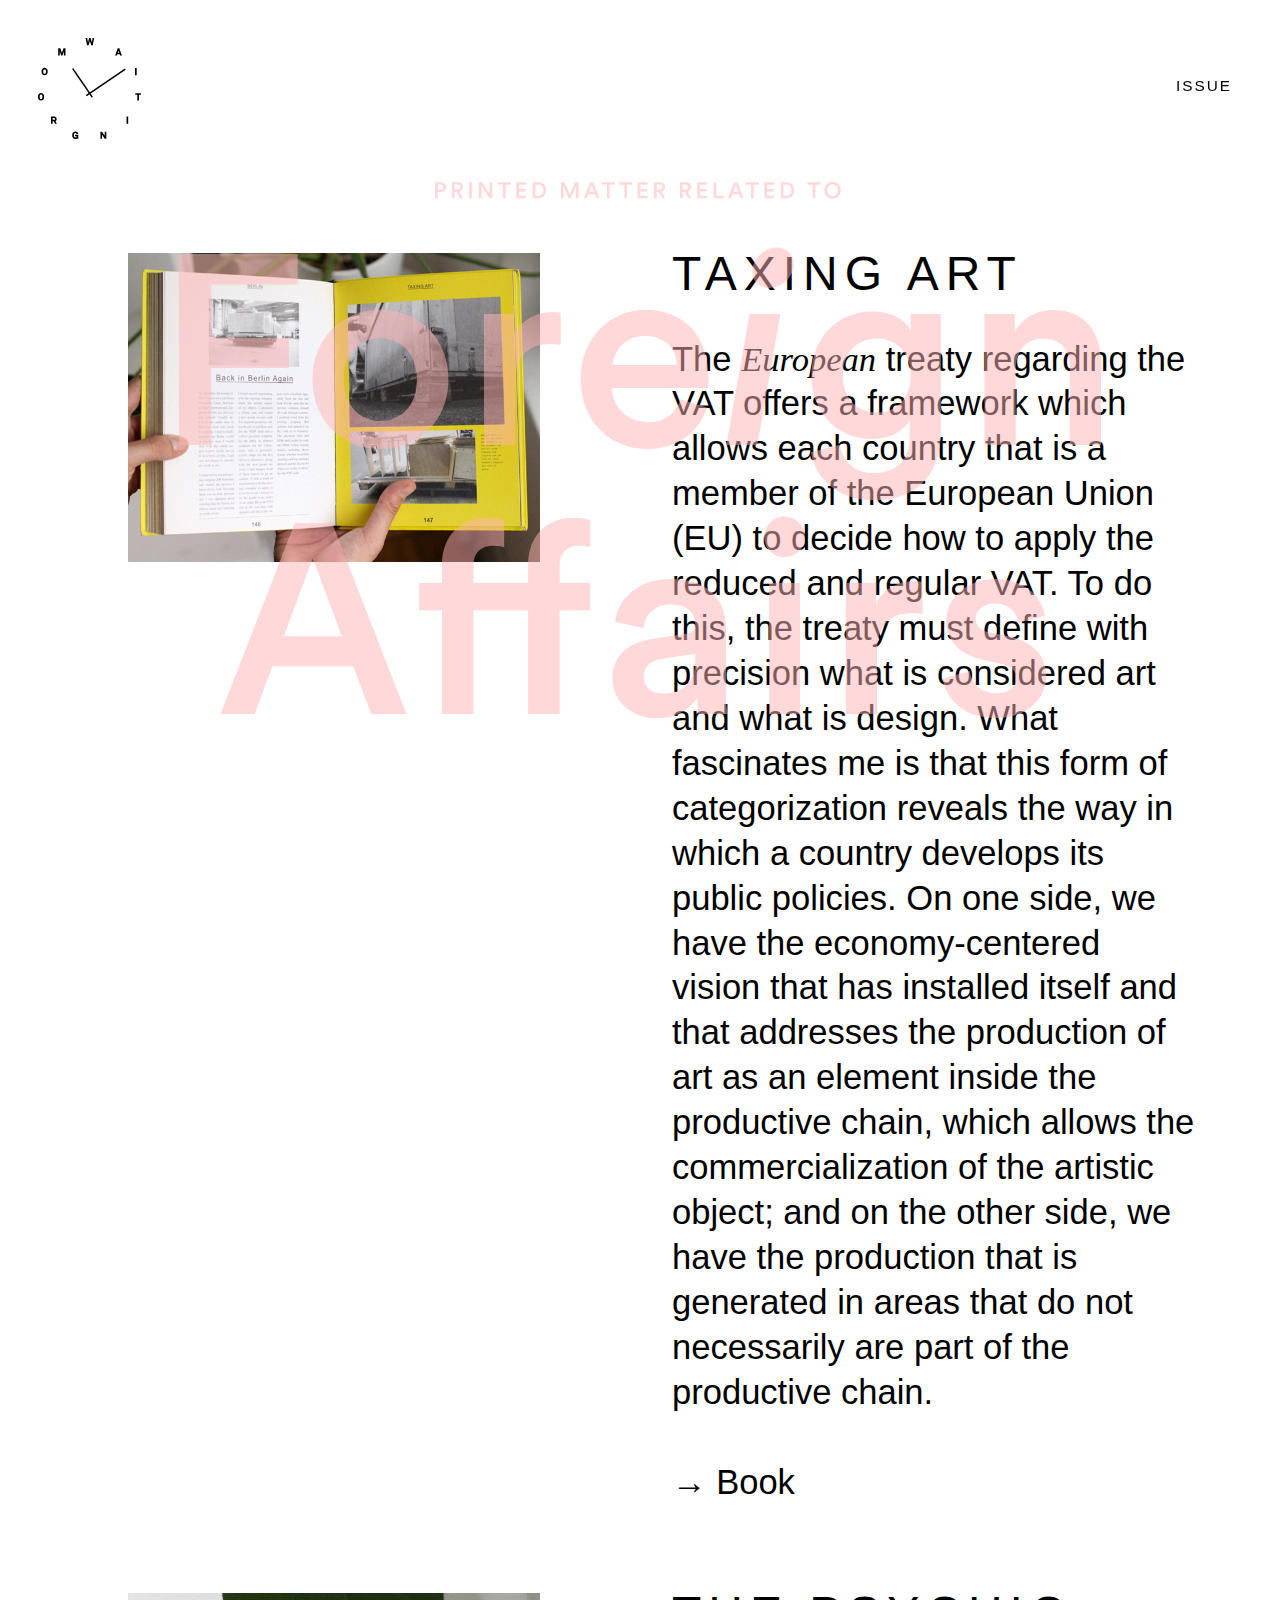
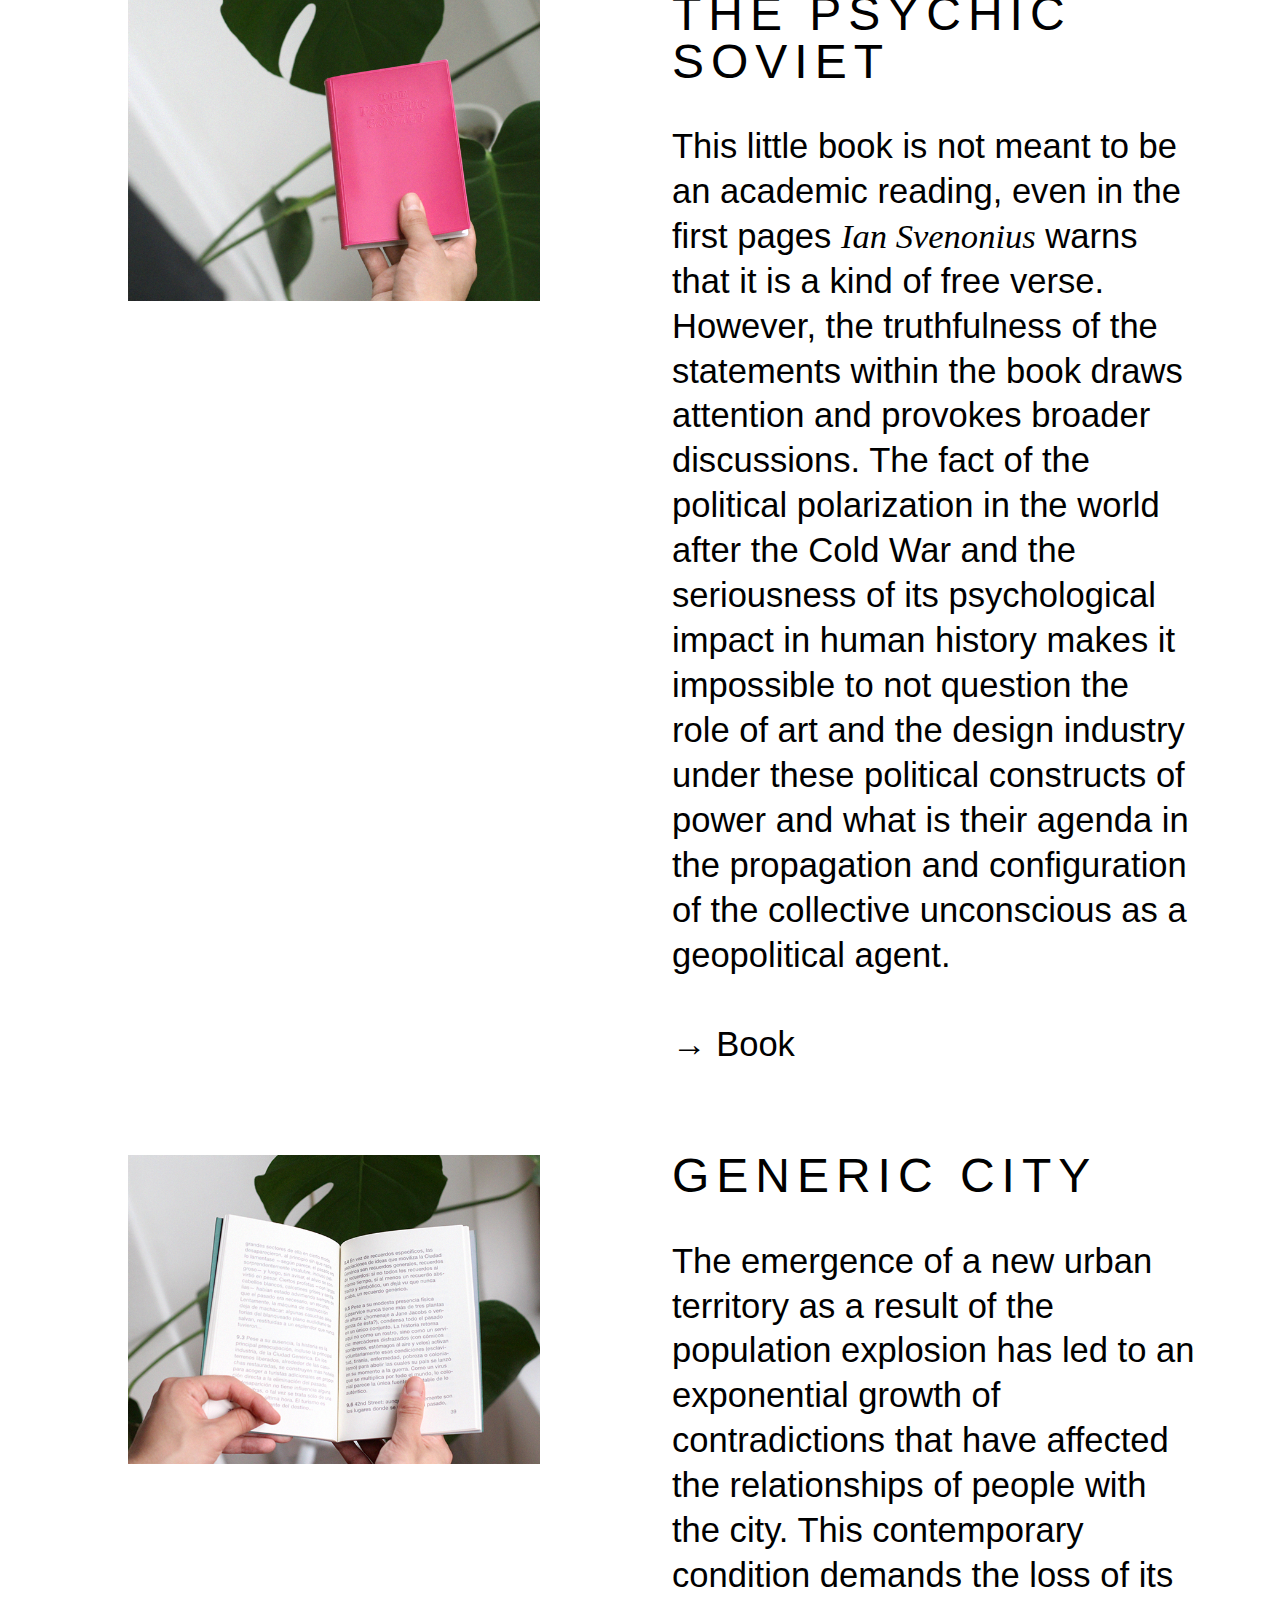
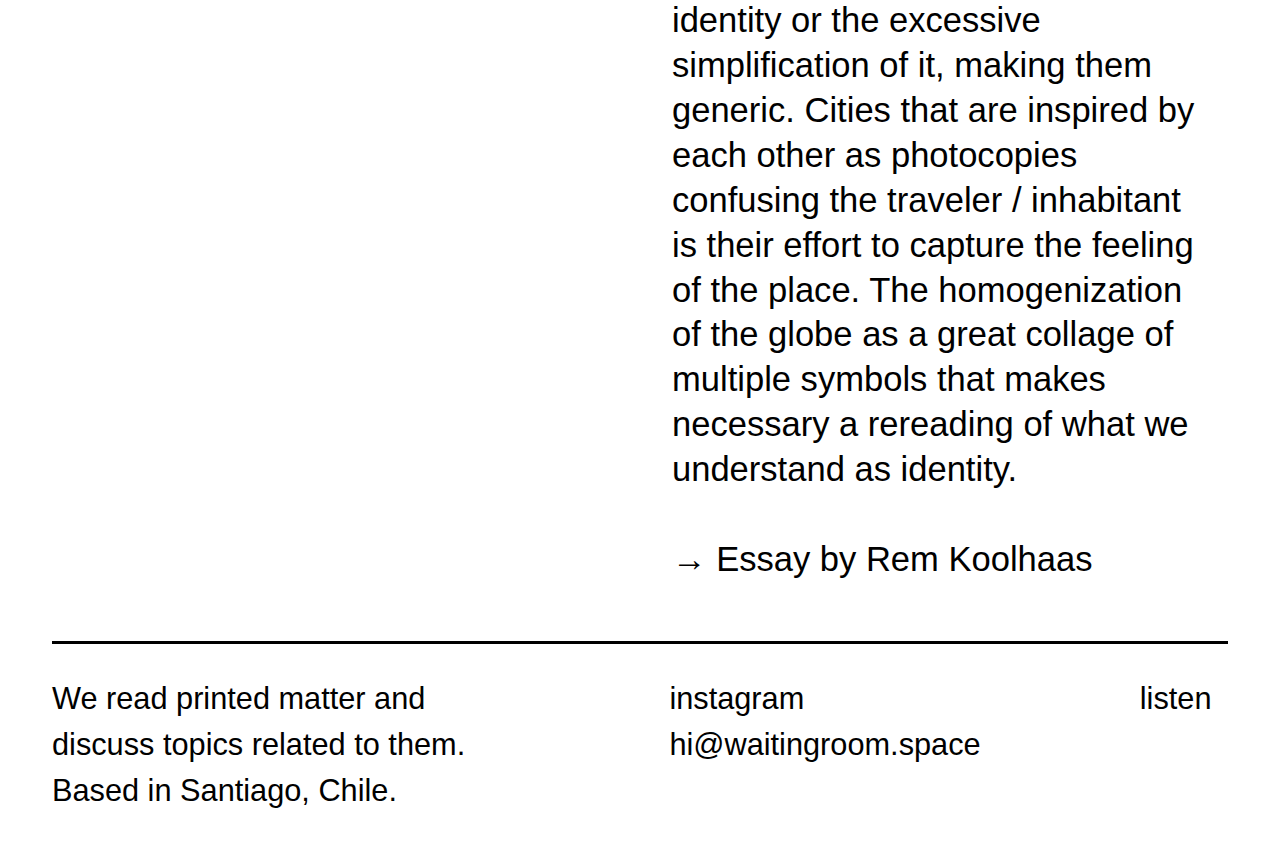
==== commit ef8512b7: "google analytics" ====
--- a/index.htm
+++ b/index.htm
@@ -4,13 +4,14 @@
 <head>
 		<title>Waiting Room</title>
 		<!-- Global site tag (gtag.js) - Google Analytics -->
-<script>
-  window.dataLayer = window.dataLayer || [];
-  function gtag(){dataLayer.push(arguments);}
-  gtag('js', new Date());
-
-  gtag('config', 'UA-106767026-1');
-</script>
+		<script async src="https://www.googletagmanager.com/gtag/js?id=UA-106767026-1"></script>
+		<script>
+		  window.dataLayer = window.dataLayer || [];
+		  function gtag(){dataLayer.push(arguments);}
+		  gtag('js', new Date());
+
+		  gtag('config', 'UA-106767026-1');
+		</script>
 
 
 		<meta name="viewport" content="width=device-width" />
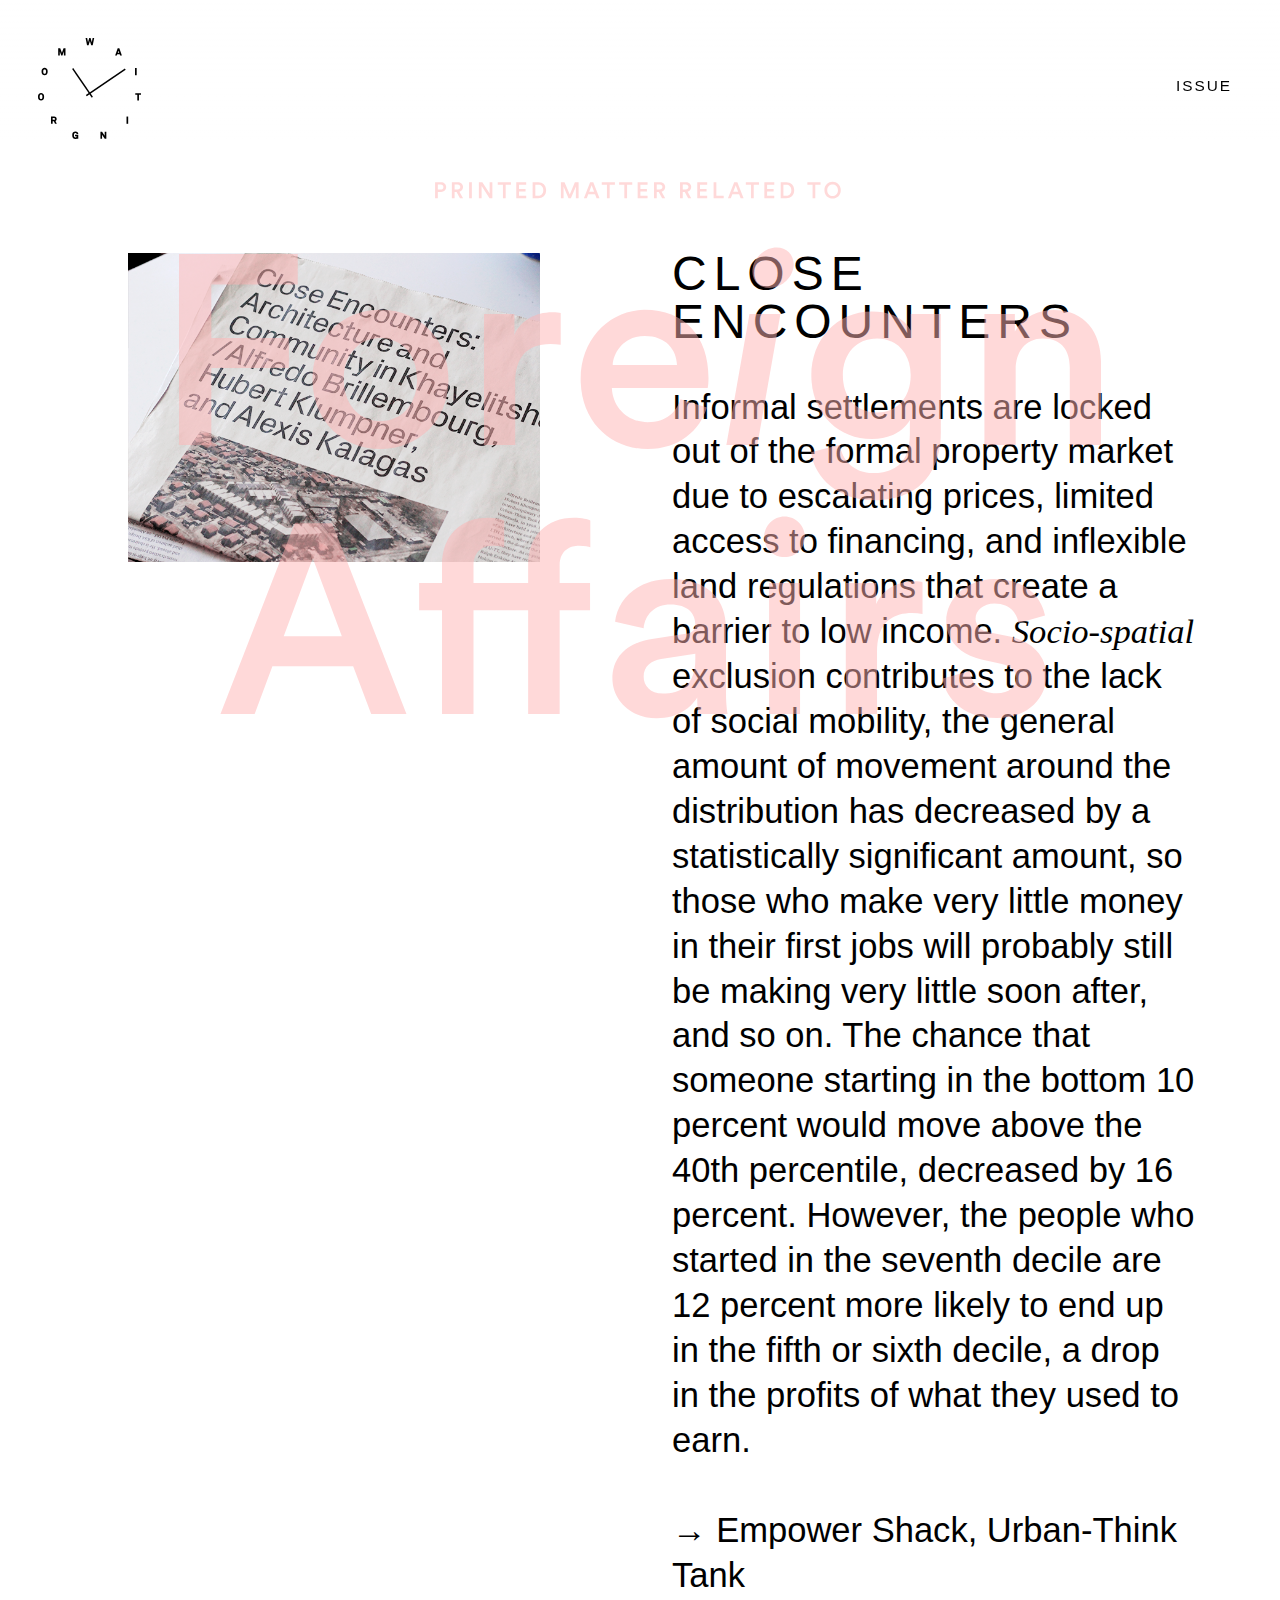
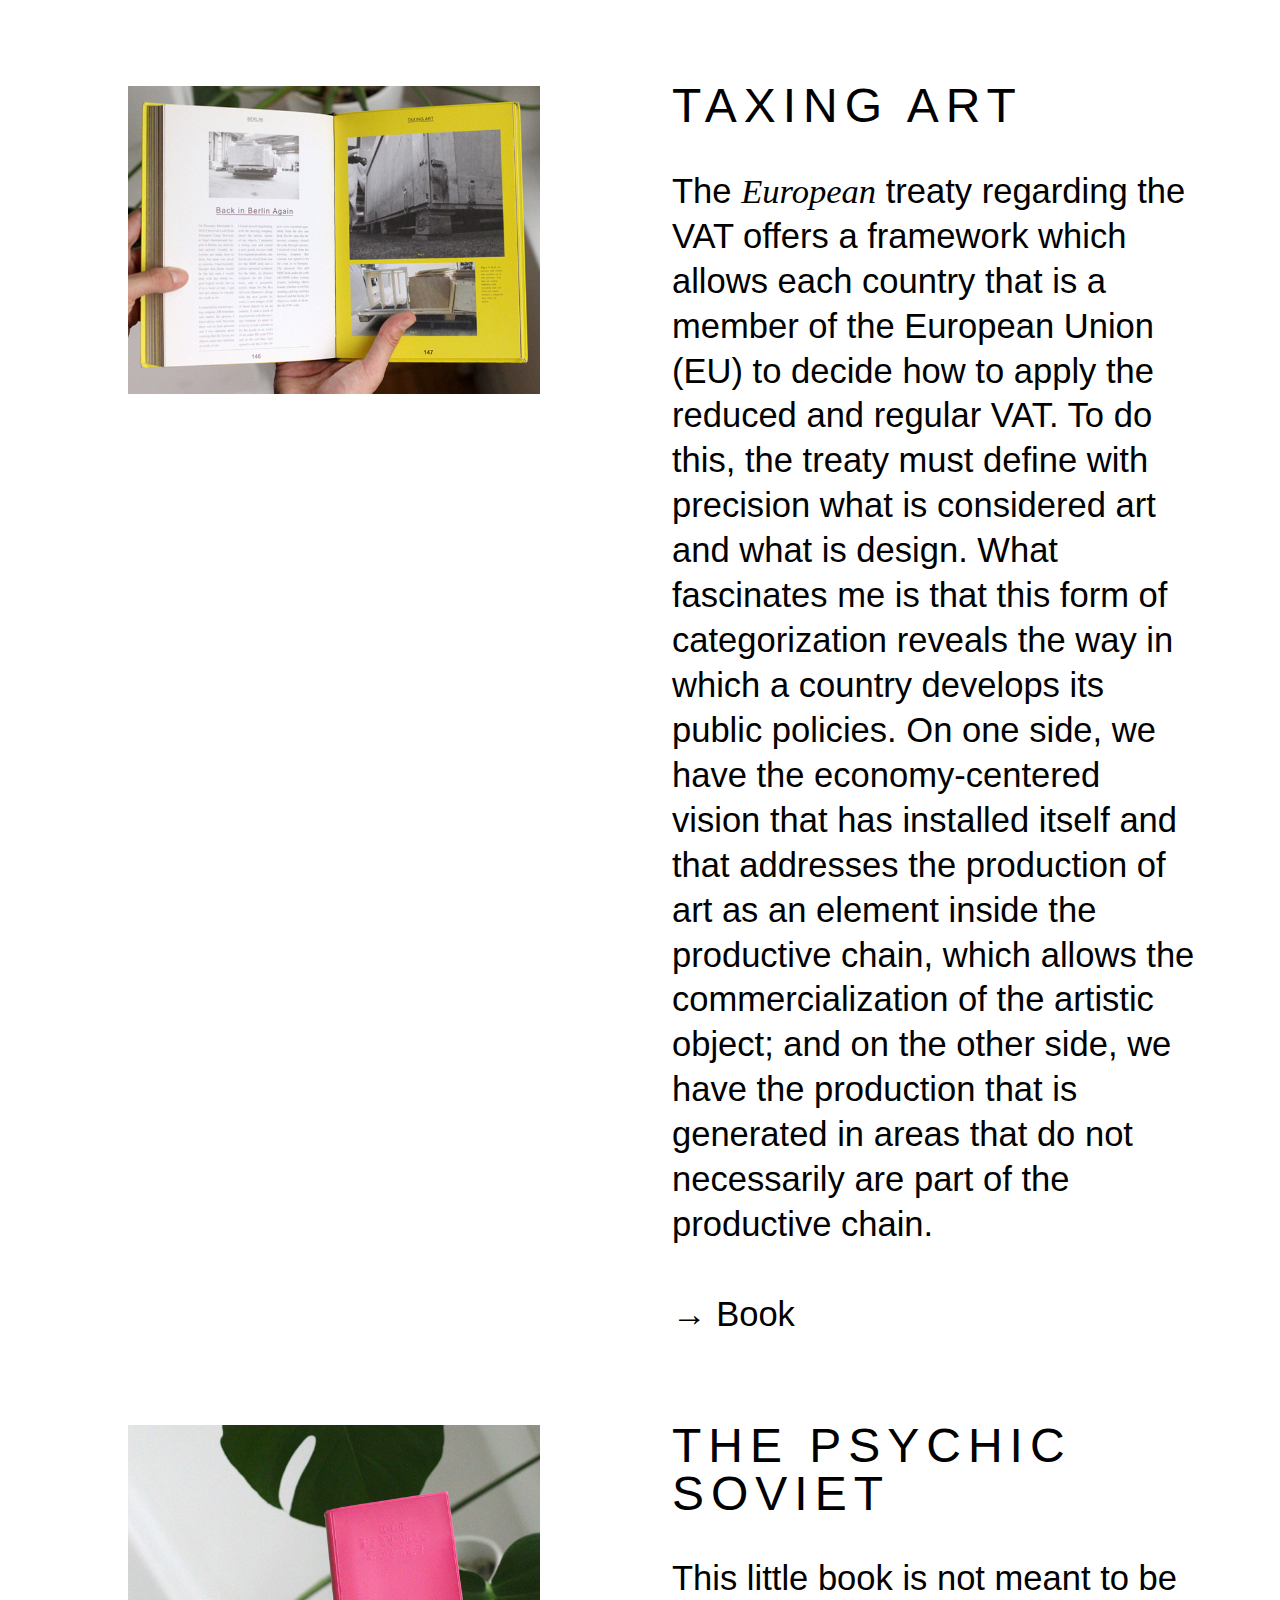
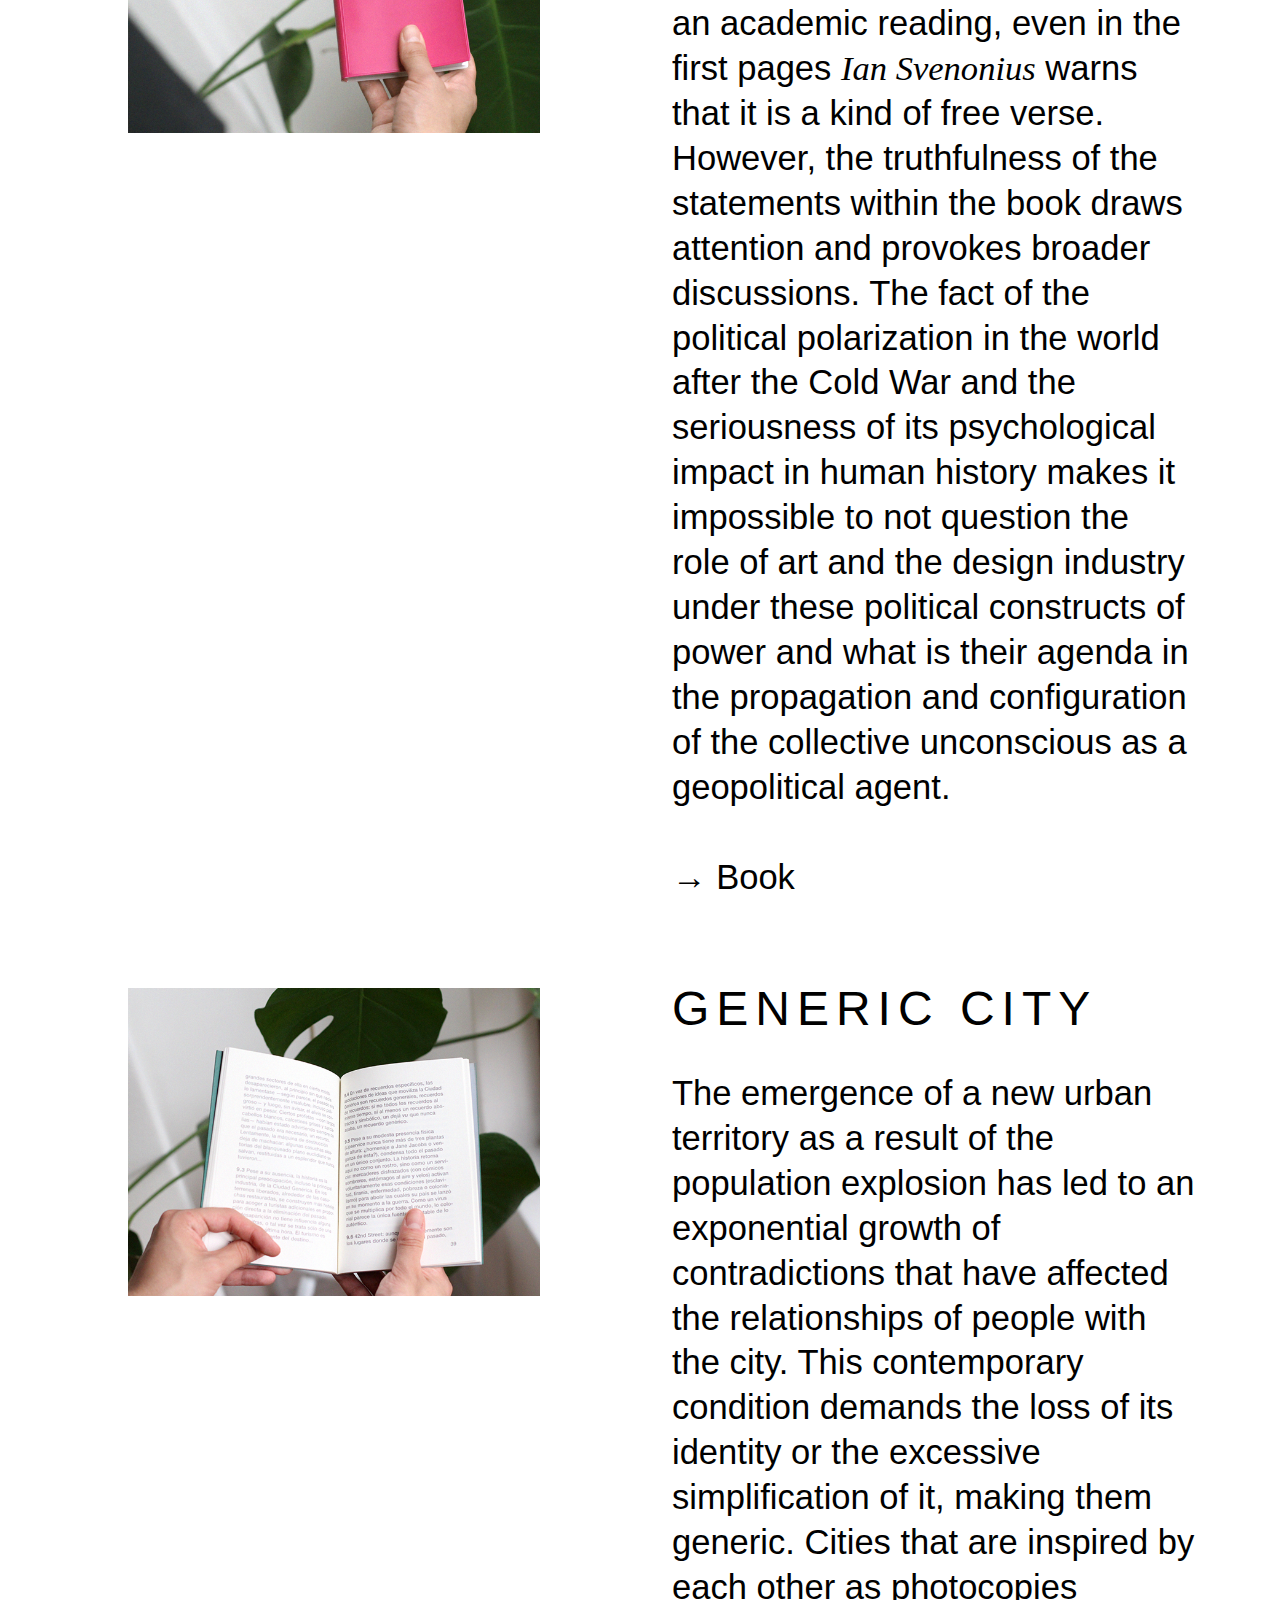
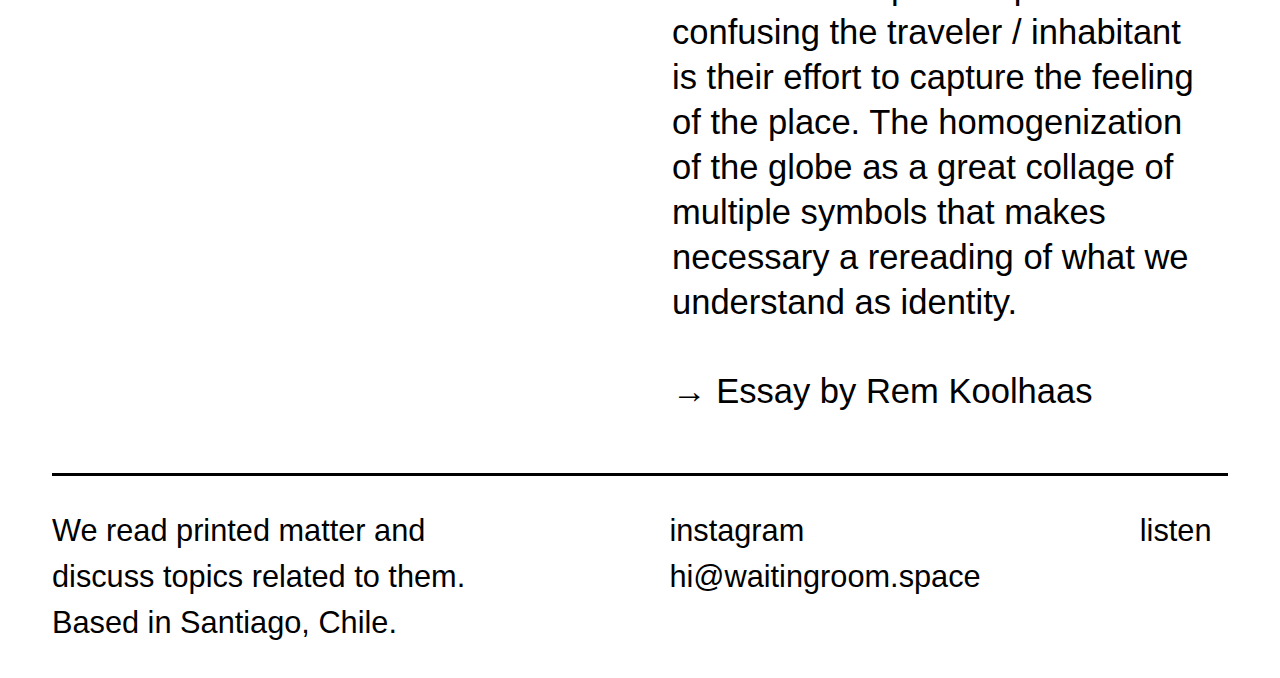
==== commit baf4e4cd: "new post" ====
--- a/index.htm
+++ b/index.htm
@@ -87,7 +87,7 @@
 				</p>
 
 				<p style="letter-spacing:1px;font-size:2vw;margin-top:2.5%;margin-bottom:10%;width:75%;margin-left:12.5%;">
-				Updates on sundays at 12:00 AM (GMT-4) ☀<br><br>
+				Updates on sundays ☀<br><br>
 				→ <a href="https://www.instagram.com/waitin.room/" style="color:white;">Instagram ☻</a><br>
 				→ <a href="https://www.mixcloud.com/waitingroom" style="color:white;">Listen ✹</a><br>
 			</p>
@@ -110,6 +110,37 @@
 	          <div id="projects" class="projects with-sub-sections">
 		          <div class="inner wrap-content"></div>
 	                                    <div class="inner">
+																				<div id="fashion" class="section project with-gallery slide-in" data-header="fashion">
+		<div class="project-images" style="height: 756.766px;">
+				<div class="gallery rsHor"><div class="rsOverflow"><div class="rsContainer">
+					<div style="left: 0px;" class="rsSlide  rsActiveSlide"><img src="/encounters.png" class="portrait active rsImg rsMainSlideImage" style="visibility: visible; opacity: 1; transition: opacity 1s ease-in-out; width:70%;; margin-left: 13%; margin-top: 5%;">
+					</div>
+				</div>
+			</div>
+		</div>
+
+		</div>
+		<div class="project-informations wrap-content" style="min-height: 862px;">
+
+
+				<div class="h2">
+					 Close Encounters                                             </div>
+				<div class="content">
+						<p>
+							Informal settlements are locked out of the formal property market due to escalating prices, limited access to financing, and inflexible land regulations that create a barrier to low income. <em>Socio-spatial</em> exclusion contributes to the lack of social mobility, the general amount of movement around the distribution has decreased by a statistically significant amount, so those who make very little money in their first jobs will probably still be making very little soon after, and so on. The chance that someone starting in the bottom 10 percent would move above the 40th percentile, decreased by 16 percent. However, the people who started in the seventh decile are 12 percent more likely to end up in the fifth or sixth decile, a drop in the profits of what they used to earn.
+
+
+
+
+						</p>
+<p>&nbsp;</p>
+<p>→ <a href="http://u-tt.com/project/empower-shack/" target="_blank" rel="noopener noreferrer">Empower Shack, Urban-Think Tank</a></p>
+				</div>
+
+		</div>
+																						</div>
+
+
 	                                                                                <div id="fashion" class="section project with-gallery slide-in" data-header="fashion">
 	                                            <div class="project-images" style="height: 756.766px;">
 	                                                <div class="gallery rsHor"><div class="rsOverflow"><div class="rsContainer">
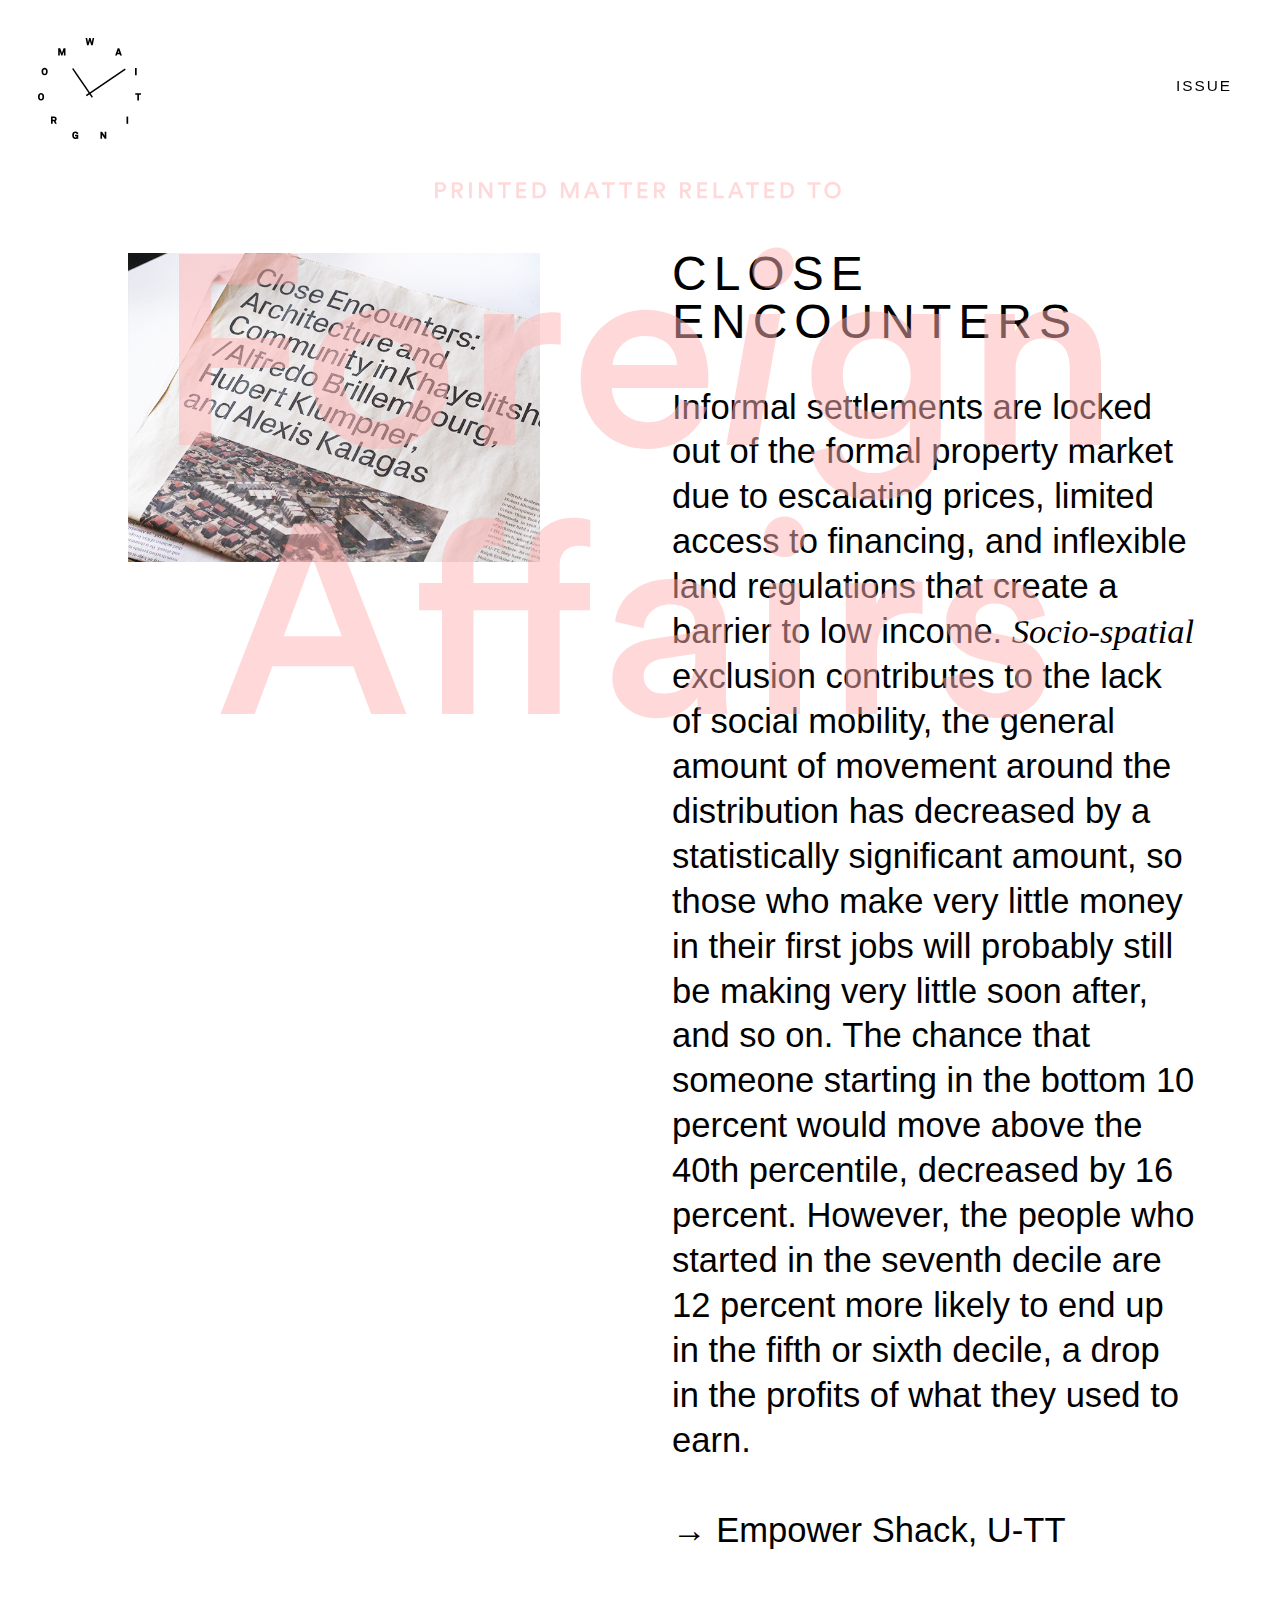
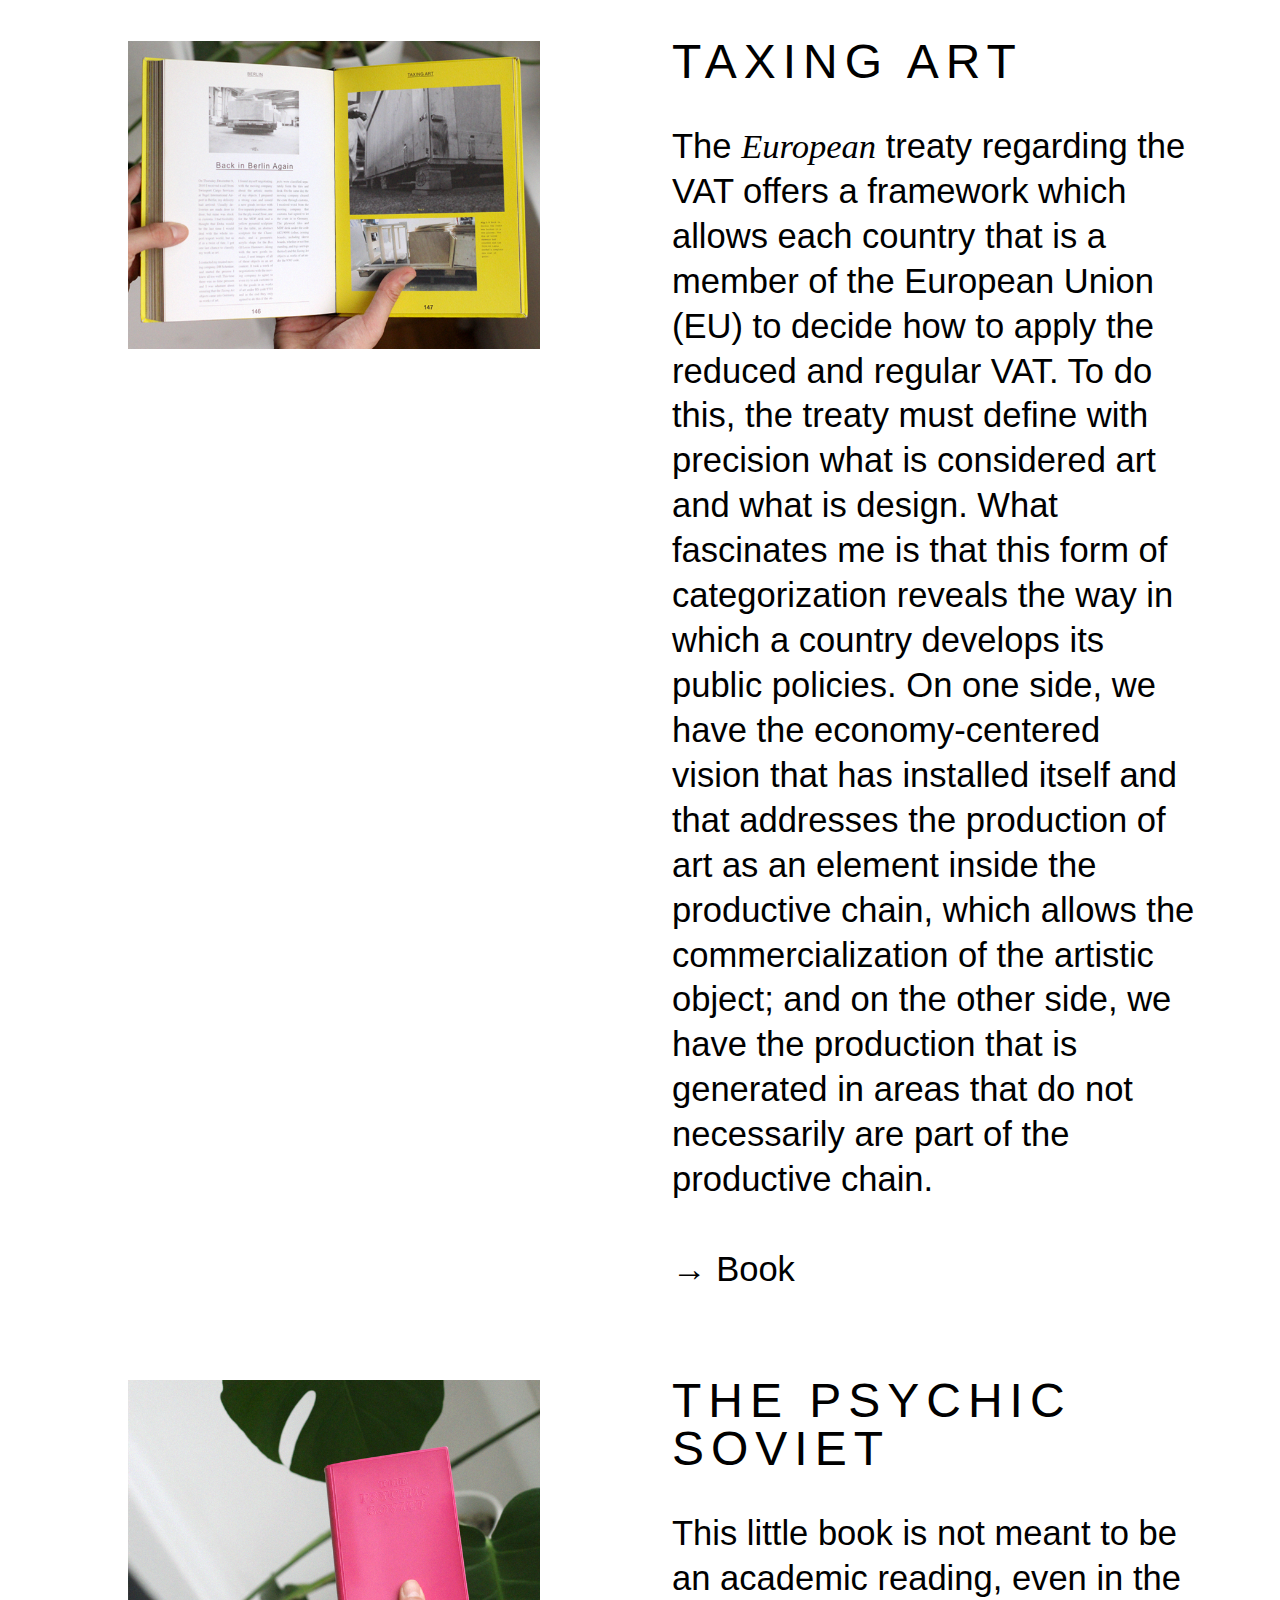
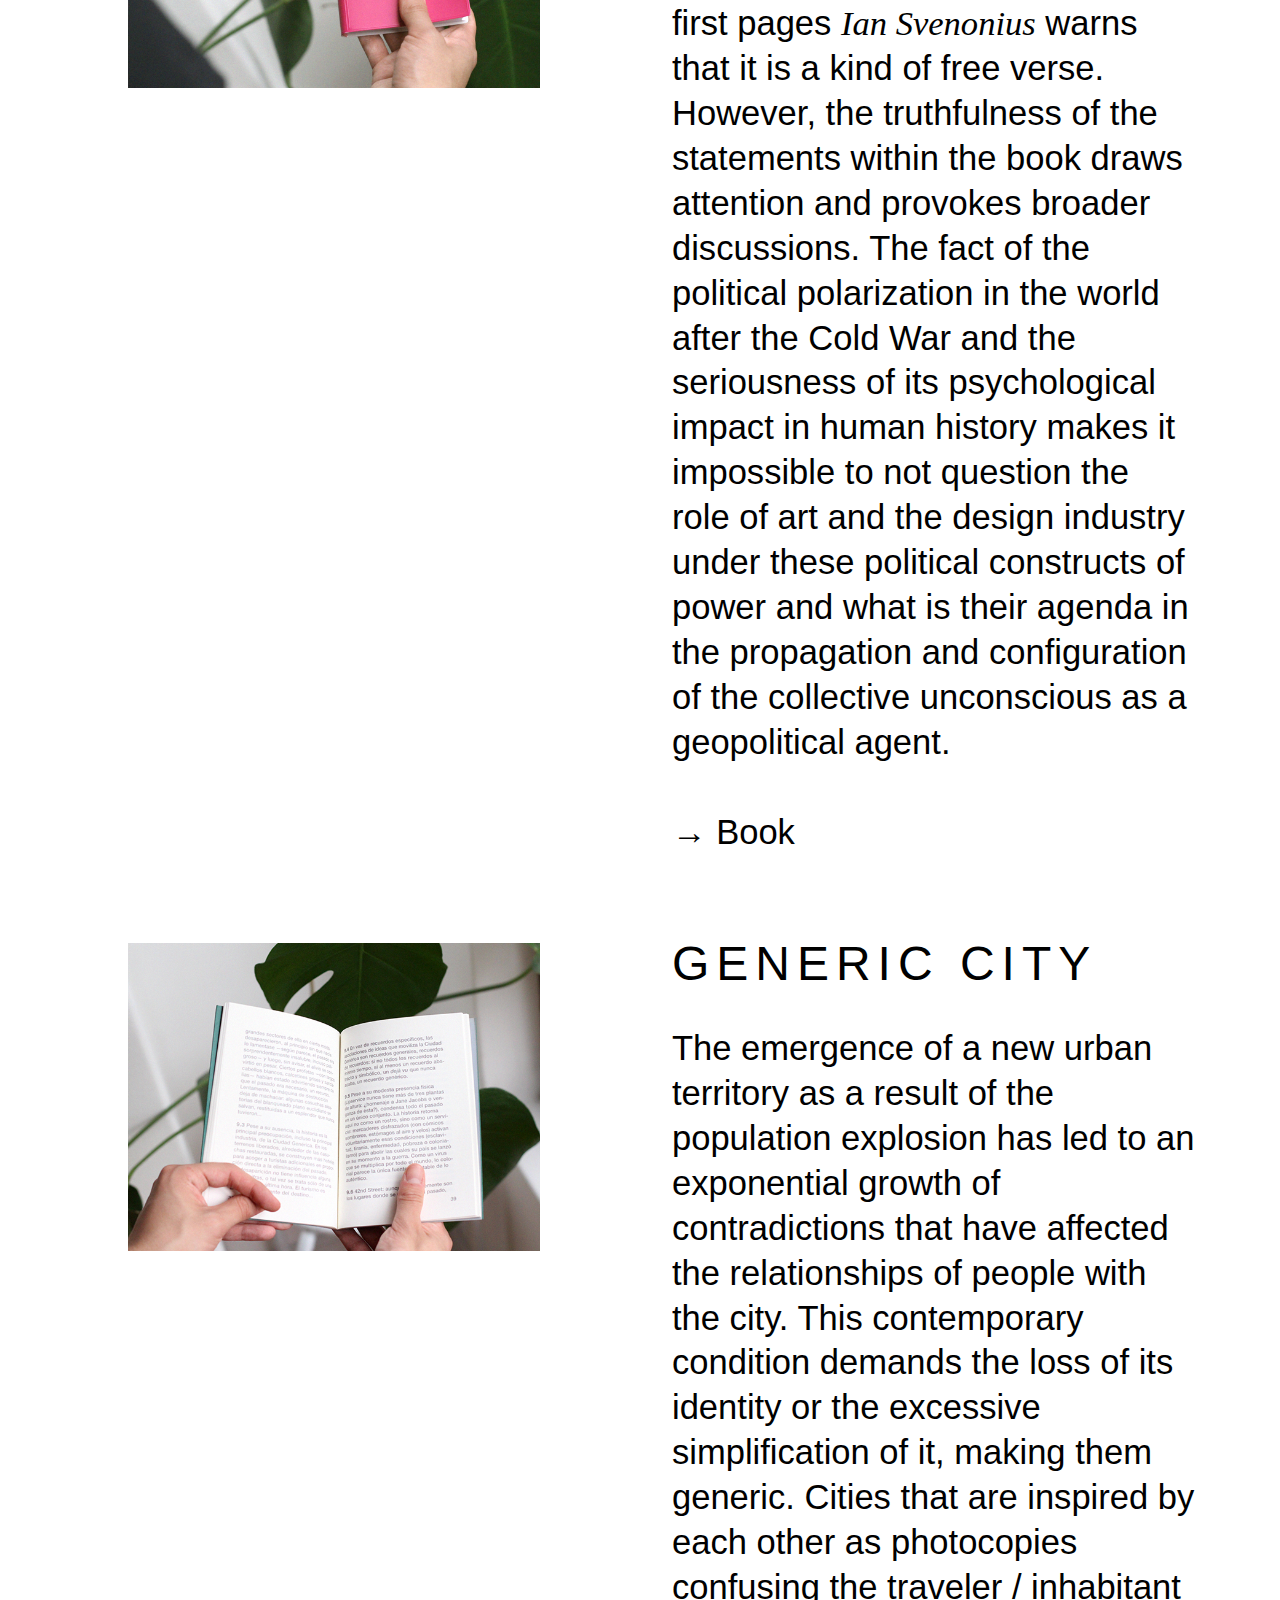
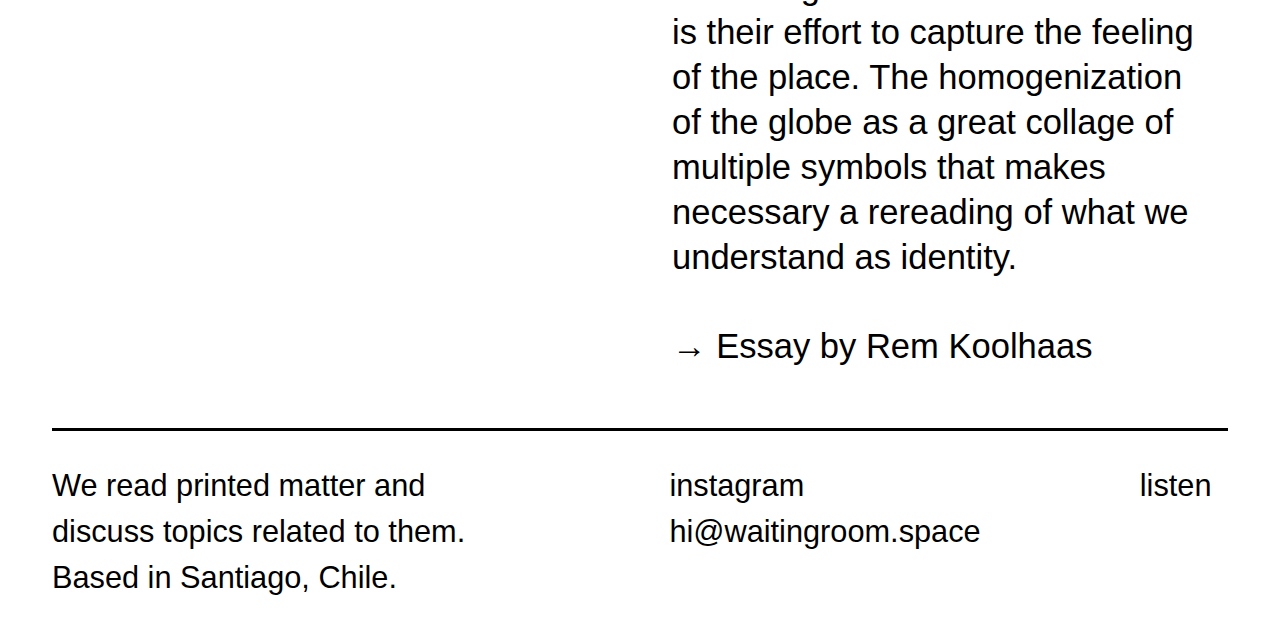
==== commit 4e0b35c0: "new post" ====
--- a/index.htm
+++ b/index.htm
@@ -134,7 +134,7 @@
 
 						</p>
 <p>&nbsp;</p>
-<p>→ <a href="http://u-tt.com/project/empower-shack/" target="_blank" rel="noopener noreferrer">Empower Shack, Urban-Think Tank</a></p>
+<p>→ <a href="http://u-tt.com/project/empower-shack/" target="_blank" rel="noopener noreferrer">Empower Shack, U-TT</a></p>
 				</div>
 
 		</div>
